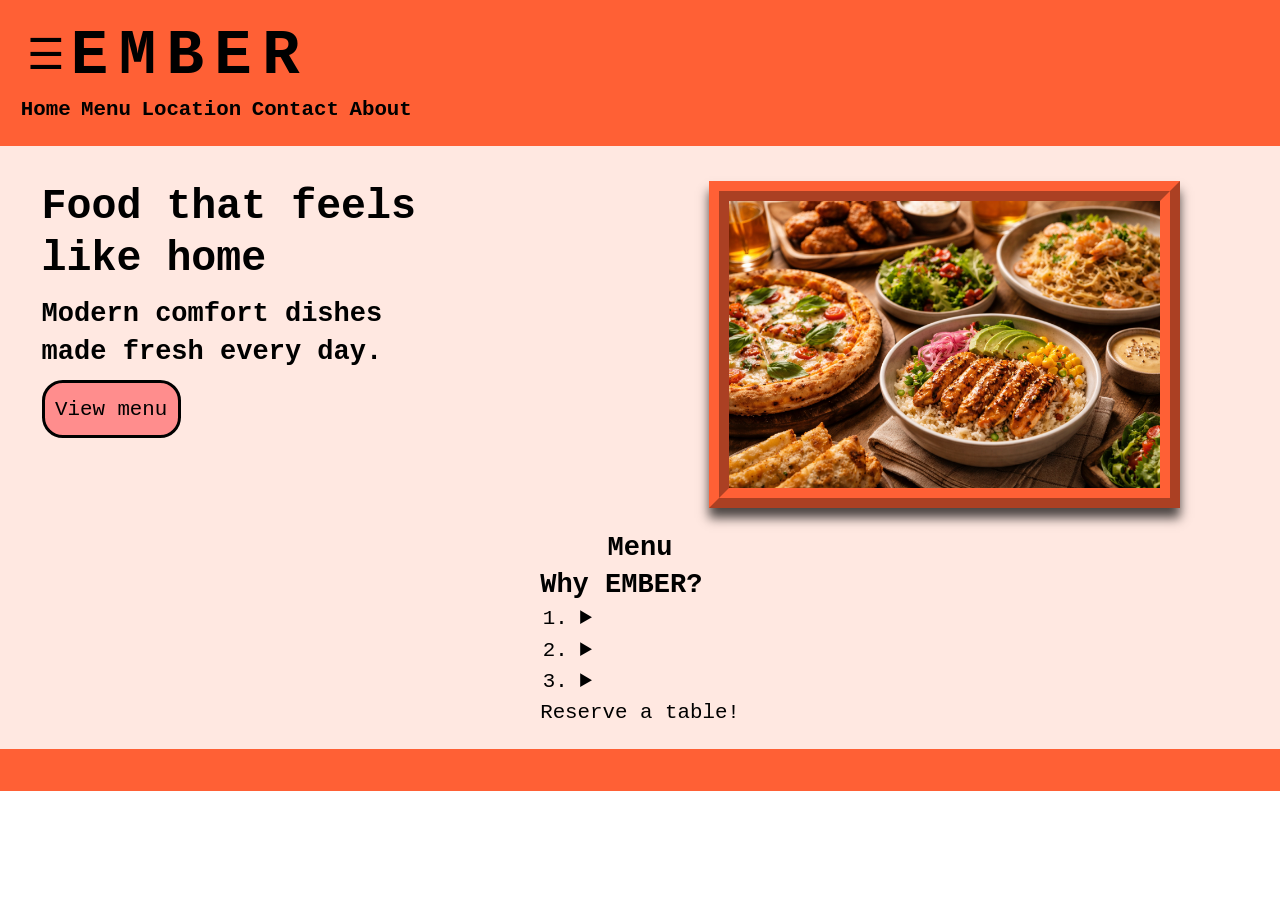
==== index.html @ 281eb3c4 "Initial commit" ====
<!DOCTYPE html>
<html lang="en">
<head>
    <meta charset="UTF-8">
    <meta name="viewport" content="width=device-width, initial-scale=1.0">
    <link rel="stylesheet" href="./style.css">
    <script src="./script.js"></script>
    <link rel="icon" type="image/x-icon" href="./assets/images/Ember logo with flame icon.png">
    <title>Sample landing page</title>
</head>
<body>
    <header>
        <div>
            <a href="#" class="logo">EMBER</a>
            <button class="menu">&#9776</button>
        </div>
        <nav>
            <ul class="nav-list">
                <li><a href="#">Home</a></li>
                <li><a href="#">Menu</a></li>
                <li><a href="#">Location</a></li>
                <li><a href="#">Contact</a></li>
                <li><a href="#">About</a></li>
            </ul>
        </nav>
    </header>

    <main>
        <section class="hero">
            <div class="hero-left">
                <h1>Food that feels like home</h1>
                <h2>Modern comfort dishes made fresh every day.</h2>
                <a class="cta" href="#menu">View menu</a>
            </div>
            <div class="hero-right">
                <div class="social-proof-1">
                    
                </div>
                <div>
                    <img src="./assets/images/Comfort food feast on rustic table.png" alt="Comfort food feast on rustic table">
                </div>
            </div>
        </section>

        <section class="menu" id="menu">
            <h2>Menu</h2>
            <div class="carousel">
                <div class="group">
                    <div class="card">1</div>
                    <div class="card">2</div>
                    <div class="card">3</div>
                    <div class="card">4</div>
                    <div class="card">5</div>
                    <div class="card">6</div>
                </div>

                <div aria-hidden class="group">
                    <div class="card">1</div>
                    <div class="card">2</div>
                    <div class="card">3</div>
                    <div class="card">4</div>
                    <div class="card">5</div>
                    <div class="card">6</div>
                </div>
            </div>
        </section>

        <section class="Features">
            <article>
                <h2>Why EMBER?</h2>
                <ol>
                    <li>
                        <details>
                            <summary></summary>
                            <p></p>
                        </details>
                    </li>
                    <li>
                        <details>
                            <summary></summary>
                            <p></p>
                        </details>
                    </li>
                    <li>
                        <details>
                            <summary></summary>
                            <p></p>
                        </details>
                    </li>
                </ol>
            </article>
            

            <section class="social-proof-2">

            </section>

            <section class="more-details">
                <section class="location">

                </section>

                <section class="hour">

                </section>
            </section>

            <a href="#" class="cta">Reserve a table!</a>
        </section>


    </main>

    <footer>

    </footer>
</body>
</html>
---- style.css ----
/* 1. Use a more-intuitive box-sizing model */
*, *::before, *::after {
  box-sizing: border-box;
}

/* 2. Remove default margin */
*:not(dialog) {
  margin: 0;
}

/* 3. Enable keyword animations */
@media (prefers-reduced-motion: no-preference) {
  html {
    interpolate-size: allow-keywords;
  }
}

* {
    line-height: calc(1em + 0.5rem);
}

body {
  /* 5. Improve text rendering */
  -webkit-font-smoothing: antialiased;
}

/* 6. Improve media defaults */
img, picture, video, canvas, svg {
  display: block;
  max-width: 100%;
}

/* 7. Inherit fonts for form controls */
input, button, textarea, select {
  font: inherit;
}

/* 8. Avoid text overflows */
p, h1, h2, h3, h4, h5, h6 {
  overflow-wrap: break-word;
}

/* 9. Improve line wrapping */
p {
  text-wrap: pretty;
}
h1, h2, h3, h4, h5, h6 {
  text-wrap: balance;
}

/*
  10. Create a root stacking context
*/
#root, #__next {
  isolation: isolate;
}

:root {
    --color-text: black;
    --color-header-bg: rgb(255, 96, 53);
    --color-main-bg: rgb(255, 232, 225);
    --color-footer-bg: rgb(255, 96, 53);
    --color-element-bg: orange;
    --color-cta-bg: rgb(255, 141, 141);

    
    --spacing-1: 0.5rem;
    --spacing-2: 1rem;
    --spacing-3: 1.5rem;
    --spacing-4: 2.5rem;
    --spacing-5: 4rem;
    --header-height: 120px;
    --image-size: 150px;
}

@media (prefers-reduced-motion: reduce) {
    * {
        transition: none;
        animation: none;
    }
}

@media (prefers-color-scheme: dark) {
    :root {
        --color-text: rgb(255, 255, 255);
        --color-header-bg: rgb(110, 0, 0);
        --color-main-bg: rgb(36, 24, 24);
        --color-footer-bg: rgb(110, 0, 0);
        --color-element-bg: orange;
        --color-cta-bg: rgb(100, 100, 100);
    }
}

@media (min-width: 481px) {
  :root {
    font-size: 110%;
    --header-height: 140px;
  }
}

@media (min-width: 769px) {
  :root {
    font-size: 120%;
    --header-height: 150px;
  }

  main .hero {
    max-width: 100%;
    height: auto;
    display: grid; 
    grid-template-columns: 1fr 1fr;
    margin: var(--spacing-2);
    gap: var(--spacing-2);
  }
}

@media (min-width: 1025px) {
  :root {
    font-size: 130%;
    --header-height: 160px;

    
  }
}

@media (min-width: 1440px) {
  :root {
    font-size: 140%;
    --header-height: 170px;
  }
}

h1 {
    font-size: 2rem;
    margin-bottom: var(--space-3);
}

h2 {
    font-size: 1.3rem;
    margin-bottom: var(--space-2);
}

h3 {
    font-size: 1.1rem;
    margin-bottom: var(--space-1);
}

p  { 
    font-size: 1rem; 
}

a {
    color: var(--color-text);
    text-decoration: none;
}

ul {
    list-style-type: none;
}

html {
  font-size: 100%;
  font-family: 'Courier New', Courier, monospace;
  font-weight: normal;
  font-style: normal;
}

body {
  color: var(--color-text);
  min-height: 100vh;
  max-width: 100vw;
}

header {
  background-color: var(--color-header-bg);
  width: 100vw;
  height: auto;
  display: flex;
  flex-direction: column;
  position: fixed;
  padding: var(--spacing-2);
  justify-content: space-between;
}

main {
  background-color: var(--color-main-bg);
  width: 100%;
  display: flex;
  flex-direction: column;
  align-items: center;
  justify-content: flex-start;
  padding: var(--spacing-2);
  padding-top: var(--header-height);
}

footer {
  background-color: var(--color-footer-bg);
  padding: var(--spacing-2);
}

.logo {
  font-size: 3rem;
  color: var(--color-text);
  font-weight: bold;
  letter-spacing: 0.5rem;
  margin-top: auto;
  margin-bottom: auto;
}

header button {
  background-color: transparent;
  border: 0rem;
  font-size: 2rem;
}

header div {
  display: flex;
  flex-direction: row-reverse;
  justify-content: flex-end;
}

.nav-list {
  display: flex;
  gap: var(--spacing-1);
  padding: 0;
  font-weight: bold;
  justify-content: flex-start;
}

.hero {
  max-width: 100%;
  height: auto;
  display: flex;
  flex-direction: column;
  margin: var(--spacing-2);
  gap: var(--spacing-2);
}

.hero-left {
  display: flex;
  flex-direction: column;
  align-items: flex-start;
  gap: var(--spacing-1);
}

.hero-left .cta {
  background-color: var(--color-cta-bg);
  border-radius: 1rem;
  border: 0.15rem solid black;
  padding: var(--spacing-1);
}

.hero div:has(img) {
  width: auto;
  height: auto;
}

.hero img {
  margin-right: auto;
  margin-left: auto;
  width: 80%;
  object-fit: cover;
  border: 1rem ridge var(--color-header-bg);
  box-shadow: 0rem 0.5rem 0.5rem rgba(0, 0, 0, 0.7);
}

.menu h2 {
  text-align: center;
}

.menu .carousel {
  margin: 1rem auto;
  width: 90%;
  display: none;
  overflow-x: auto;
}

.carousel::-webkit-scrollbar {
  display: none;
}

.menu .group {
  display: flex;
  align-items: center;
  justify-content: center;
  gap: 1rem;
  animation: spin 60s infinite linear;
  padding-left: 1rem;
}

.menu .card {
  flex: 0 0 10rem;
  height: 10rem;
  padding: 1rem;
  background-color: rgba(255, 255, 255, 0.1);
  font-size: 3rem;
  border-radius: 0.5rem;
  text-align: center;
  align-content: center;
}

@keyframes spin {
  from {translate: 0;}
  to {translate: -100%;}
}
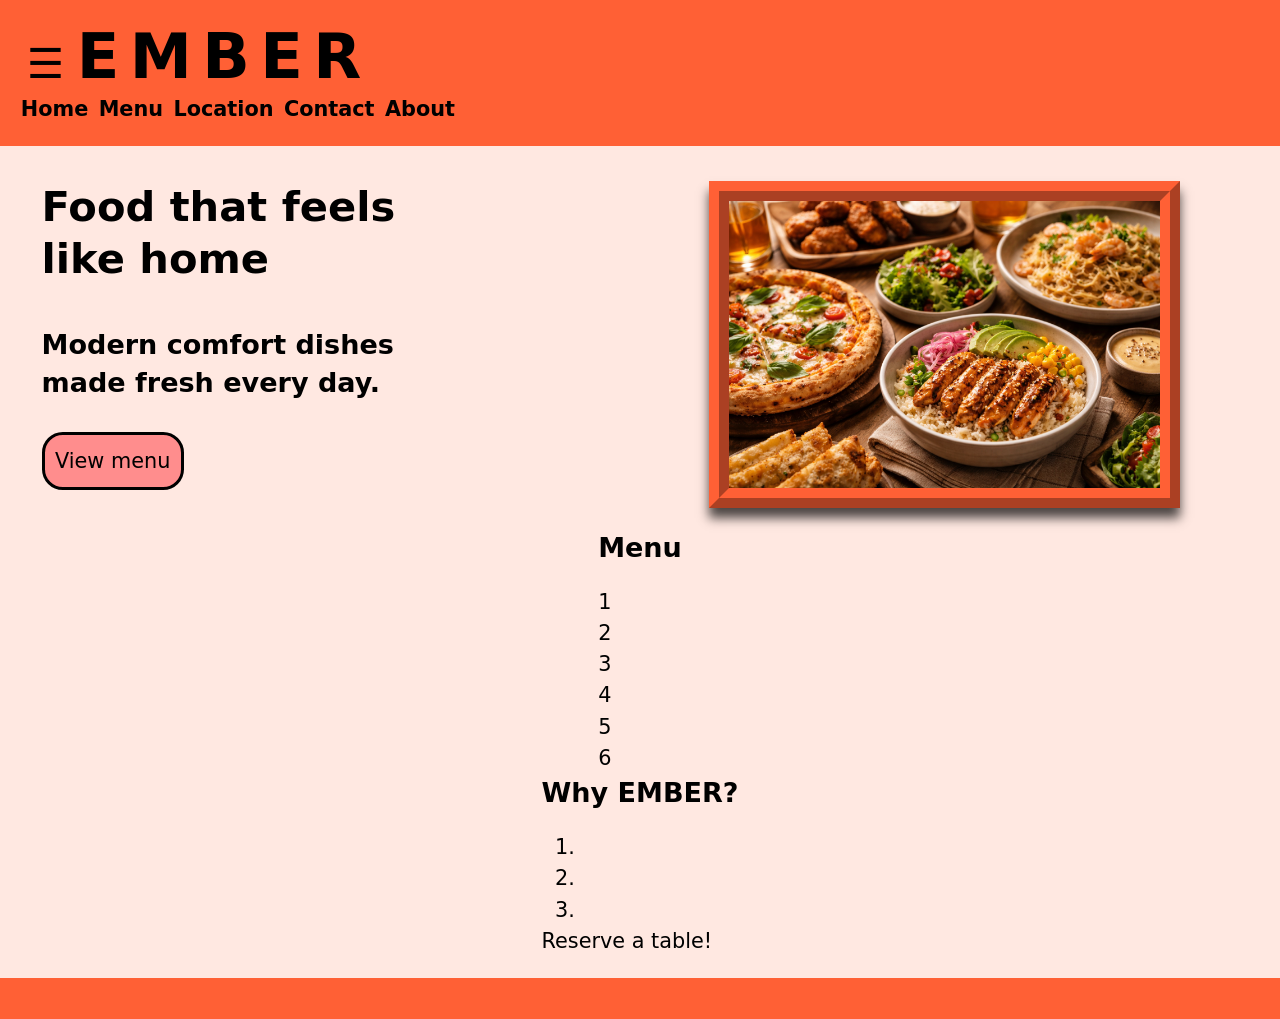
==== commit 8c8006e4: "stop using animation too early, focus on basics first" ====
--- a/index.html
+++ b/index.html
@@ -4,17 +4,15 @@
     <meta charset="UTF-8">
     <meta name="viewport" content="width=device-width, initial-scale=1.0">
     <link rel="stylesheet" href="./style.css">
-    <script src="./script.js"></script>
+    <script src="./script.js" defer></script>
     <link rel="icon" type="image/x-icon" href="./assets/images/Ember logo with flame icon.png">
     <title>Sample landing page</title>
 </head>
 <body>
     <header>
-        <div>
+        <nav>
+            <button class="menu">&#9776</button>
             <a href="#" class="logo">EMBER</a>
-            <button class="menu">&#9776</button>
-        </div>
-        <nav>
             <ul class="nav-list">
                 <li><a href="#">Home</a></li>
                 <li><a href="#">Menu</a></li>
@@ -53,40 +51,16 @@
                     <div class="card">5</div>
                     <div class="card">6</div>
                 </div>
-
-                <div aria-hidden class="group">
-                    <div class="card">1</div>
-                    <div class="card">2</div>
-                    <div class="card">3</div>
-                    <div class="card">4</div>
-                    <div class="card">5</div>
-                    <div class="card">6</div>
-                </div>
             </div>
         </section>
 
-        <section class="Features">
+        <section class="features">
             <article>
                 <h2>Why EMBER?</h2>
                 <ol>
-                    <li>
-                        <details>
-                            <summary></summary>
-                            <p></p>
-                        </details>
-                    </li>
-                    <li>
-                        <details>
-                            <summary></summary>
-                            <p></p>
-                        </details>
-                    </li>
-                    <li>
-                        <details>
-                            <summary></summary>
-                            <p></p>
-                        </details>
-                    </li>
+                    <li></li>
+                    <li></li>
+                    <li></li>
                 </ol>
             </article>
             
@@ -106,13 +80,12 @@
             </section>
 
             <a href="#" class="cta">Reserve a table!</a>
+
         </section>
-
-
     </main>
 
     <footer>
-
+        
     </footer>
 </body>
 </html>
--- a/style.css
+++ b/style.css
@@ -64,11 +64,11 @@
     --color-cta-bg: rgb(255, 141, 141);
 
     
-    --spacing-1: 0.5rem;
-    --spacing-2: 1rem;
-    --spacing-3: 1.5rem;
-    --spacing-4: 2.5rem;
-    --spacing-5: 4rem;
+    --space-1: 0.5rem;
+    --space-2: 1rem;
+    --space-3: 1.5rem;
+    --space-4: 2.5rem;
+    --space-5: 4rem;
     --header-height: 120px;
     --image-size: 150px;
 }
@@ -109,8 +109,8 @@
     height: auto;
     display: grid; 
     grid-template-columns: 1fr 1fr;
-    margin: var(--spacing-2);
-    gap: var(--spacing-2);
+    margin: var(--space-2);
+    gap: var(--space-2);
   }
 }
 
@@ -160,7 +160,7 @@
 
 html {
   font-size: 100%;
-  font-family: 'Courier New', Courier, monospace;
+  font-family: system-ui, -apple-system, sans-serif;
   font-weight: normal;
   font-style: normal;
 }
@@ -173,12 +173,12 @@
 
 header {
   background-color: var(--color-header-bg);
-  width: 100vw;
+  width: 100%;
   height: auto;
   display: flex;
   flex-direction: column;
   position: fixed;
-  padding: var(--spacing-2);
+  padding: var(--space-2);
   justify-content: space-between;
 }
 
@@ -189,13 +189,13 @@
   flex-direction: column;
   align-items: center;
   justify-content: flex-start;
-  padding: var(--spacing-2);
+  padding: var(--space-2);
   padding-top: var(--header-height);
 }
 
 footer {
   background-color: var(--color-footer-bg);
-  padding: var(--spacing-2);
+  padding: var(--space-2);
 }
 
 .logo {
@@ -215,13 +215,13 @@
 
 header div {
   display: flex;
-  flex-direction: row-reverse;
+  flex-direction: reverse;
   justify-content: flex-end;
 }
 
 .nav-list {
   display: flex;
-  gap: var(--spacing-1);
+  gap: var(--space-1);
   padding: 0;
   font-weight: bold;
   justify-content: flex-start;
@@ -232,27 +232,22 @@
   height: auto;
   display: flex;
   flex-direction: column;
-  margin: var(--spacing-2);
-  gap: var(--spacing-2);
+  margin: var(--space-2);
+  gap: var(--space-2);
 }
 
 .hero-left {
   display: flex;
   flex-direction: column;
   align-items: flex-start;
-  gap: var(--spacing-1);
+  gap: var(--space-1);
 }
 
 .hero-left .cta {
   background-color: var(--color-cta-bg);
   border-radius: 1rem;
   border: 0.15rem solid black;
-  padding: var(--spacing-1);
-}
-
-.hero div:has(img) {
-  width: auto;
-  height: auto;
+  padding: var(--space-1);
 }
 
 .hero img {
@@ -268,38 +263,3 @@
   text-align: center;
 }
 
-.menu .carousel {
-  margin: 1rem auto;
-  width: 90%;
-  display: none;
-  overflow-x: auto;
-}
-
-.carousel::-webkit-scrollbar {
-  display: none;
-}
-
-.menu .group {
-  display: flex;
-  align-items: center;
-  justify-content: center;
-  gap: 1rem;
-  animation: spin 60s infinite linear;
-  padding-left: 1rem;
-}
-
-.menu .card {
-  flex: 0 0 10rem;
-  height: 10rem;
-  padding: 1rem;
-  background-color: rgba(255, 255, 255, 0.1);
-  font-size: 3rem;
-  border-radius: 0.5rem;
-  text-align: center;
-  align-content: center;
-}
-
-@keyframes spin {
-  from {translate: 0;}
-  to {translate: -100%;}
-}
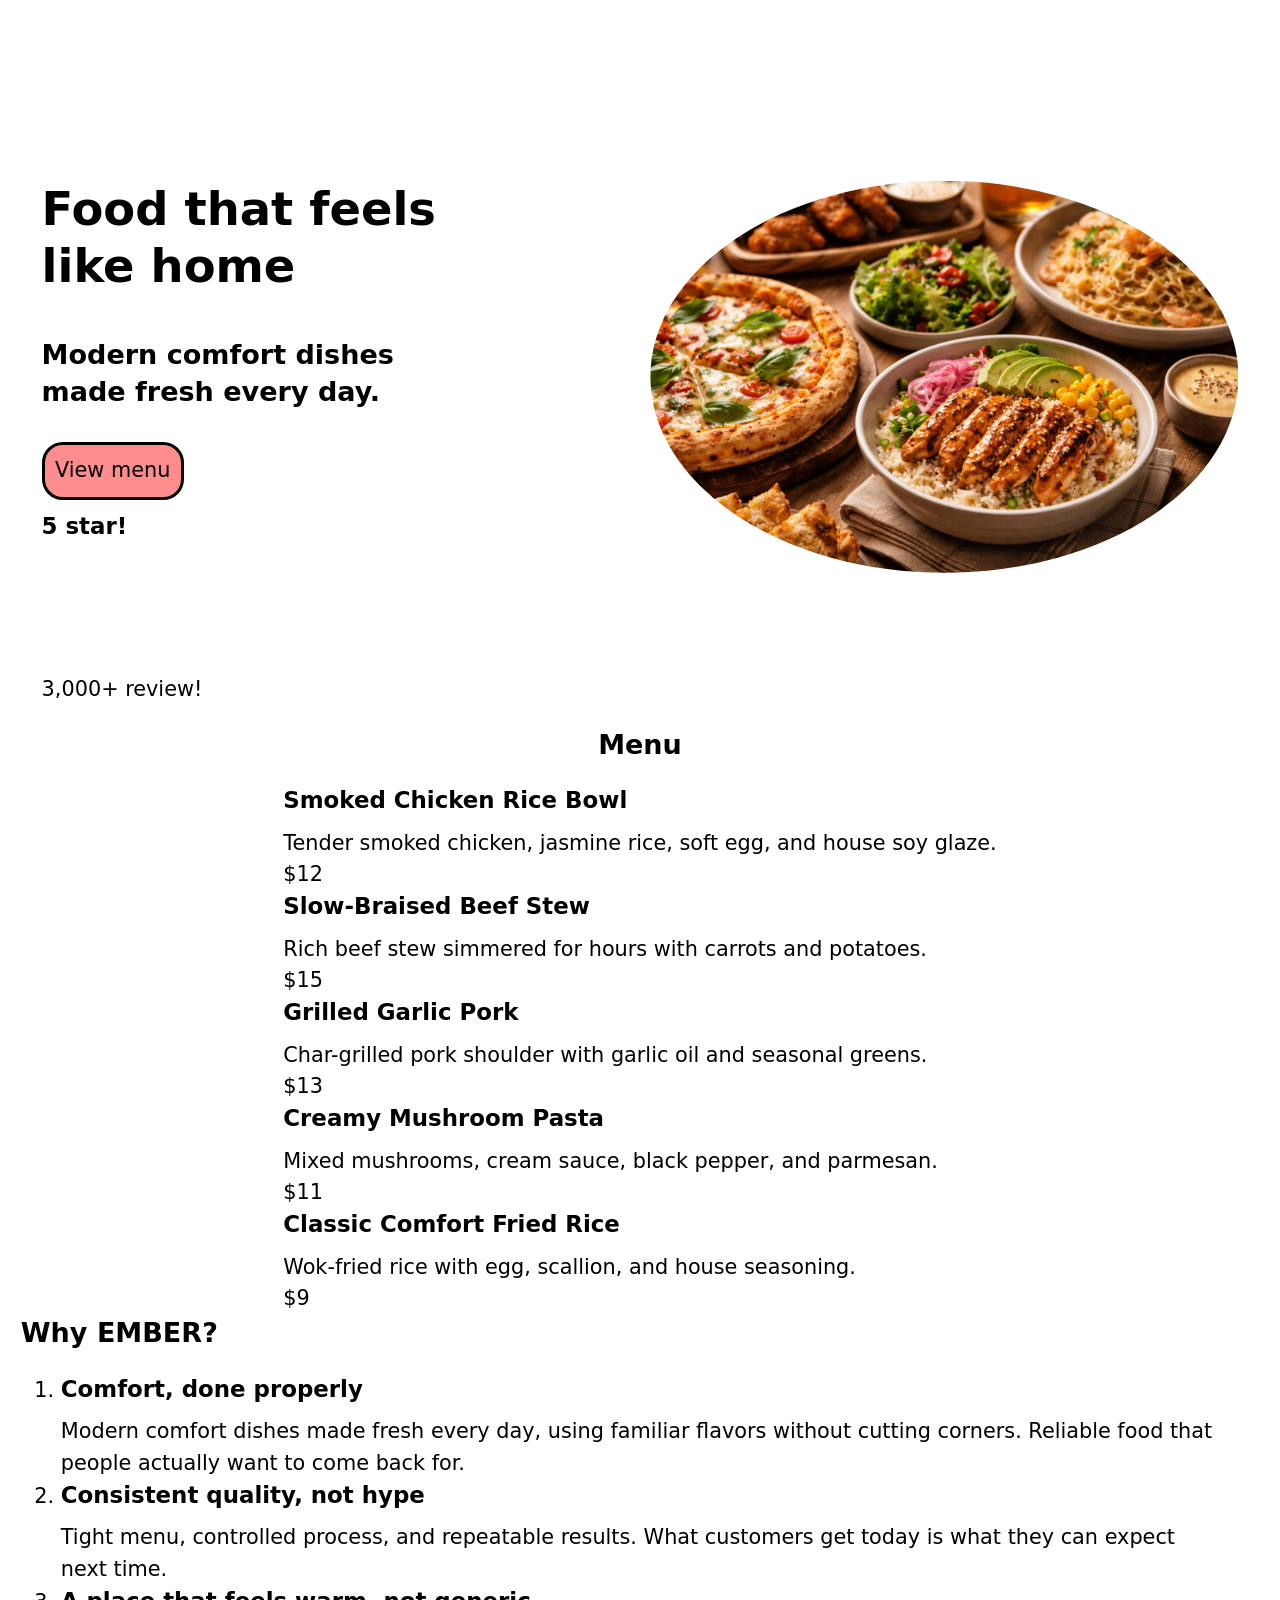
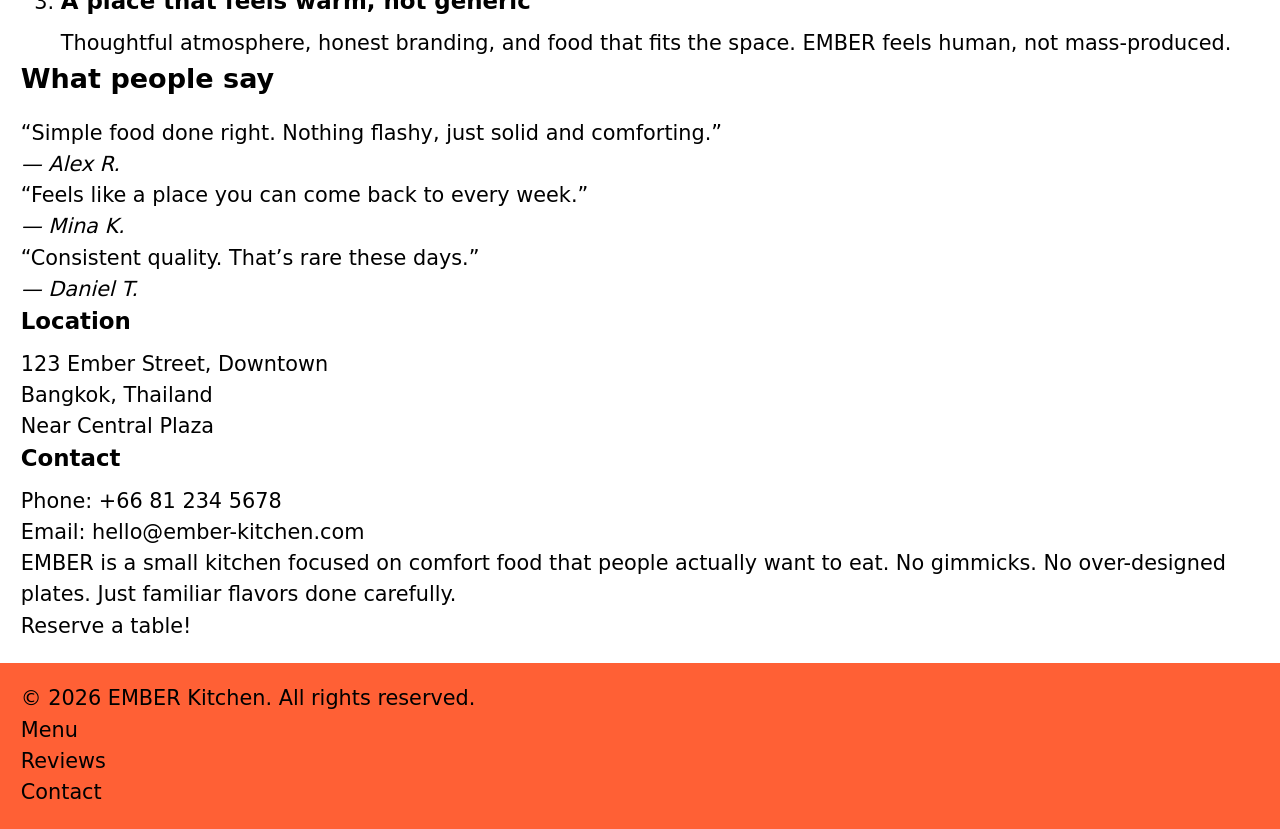
==== commit 1d96ab09: "implementing proper navBar, futher styling is required" ====
--- a/index.html
+++ b/index.html
@@ -9,19 +9,30 @@
     <title>Sample landing page</title>
 </head>
 <body>
-    <header>
+    <a href="#main-content" class="skip-link">Skip to main content</a>
+
+    <button class="open-sidebar-button" onclick="openSidebar()" aria-label="open the sidebar" aria-expanded="false" aria-controls="navBar">
+        <svg xmlns="http://www.w3.org/2000/svg" height="40px" viewBox="0 -960 960 960" width="40px" fill="#c9c9c9"><path d="M165.13-254.62q-10.68 0-17.9-7.26-7.23-7.26-7.23-18t7.23-17.86q7.22-7.13 17.9-7.13h629.74q10.68 0 17.9 7.26 7.23 7.26 7.23 18t-7.23 17.87q-7.22 7.12-17.9 7.12H165.13Zm0-200.25q-10.68 0-17.9-7.27-7.23-7.26-7.23-17.99 0-10.74 7.23-17.87 7.22-7.13 17.9-7.13h629.74q10.68 0 17.9 7.27 7.23 7.26 7.23 17.99 0 10.74-7.23 17.87-7.22 7.13-17.9 7.13H165.13Zm0-200.26q-10.68 0-17.9-7.26-7.23-7.26-7.23-18t7.23-17.87q7.22-7.12 17.9-7.12h629.74q10.68 0 17.9 7.26 7.23 7.26 7.23 18t-7.23 17.86q-7.22 7.13-17.9 7.13H165.13Z"/></svg>
+    </button>
+    
+    <header id="navBar">
         <nav>
-            <button class="menu">&#9776</button>
-            <a href="#" class="logo">EMBER</a>
             <ul class="nav-list">
-                <li><a href="#">Home</a></li>
-                <li><a href="#">Menu</a></li>
-                <li><a href="#">Location</a></li>
-                <li><a href="#">Contact</a></li>
-                <li><a href="#">About</a></li>
+                <li class="close-sidebar-li">
+                    <button class="close-sidebar-button" onclick="closeSidebar()" aria-label="close the sidebar">
+                        <svg xmlns="http://www.w3.org/2000/svg" height="40px" viewBox="0 -960 960 960" width="40px" fill="#c9c9c9"><path d="m480-444.62-209.69 209.7q-7.23 7.23-17.5 7.42-10.27.19-17.89-7.42-7.61-7.62-7.61-17.7 0-10.07 7.61-17.69L444.62-480l-209.7-209.69q-7.23-7.23-7.42-17.5-.19-10.27 7.42-17.89 7.62-7.61 17.7-7.61 10.07 0 17.69 7.61L480-515.38l209.69-209.7q7.23-7.23 17.5-7.42 10.27-.19 17.89 7.42 7.61 7.62 7.61 17.7 0 10.07-7.61 17.69L515.38-480l209.7 209.69q7.23 7.23 7.42 17.5.19 10.27-7.42 17.89-7.62 7.61-17.7 7.61-10.07 0-17.69-7.61L480-444.62Z"/></svg>
+                    </button>
+                </li>
+                <li class="home"><a href="#" aria-current="page">Home</a></li>
+                <li><a href="#menu">Menu</a></li>
+                <li><a href="#review">Review</a></li>
+                <li><a href="#contact">Contact</a></li>
+                <li><a href="#about">About</a></li>
             </ul>
         </nav>
     </header>
+    
+    <div id="overlay" onclick="closeSidebar()" aria-hidden="true"></div>
 
     <main>
         <section class="hero">
@@ -29,11 +40,19 @@
                 <h1>Food that feels like home</h1>
                 <h2>Modern comfort dishes made fresh every day.</h2>
                 <a class="cta" href="#menu">View menu</a>
+                <div class="social-proof-1">
+                    <div class="review-star">
+                        <h3>5 star!</h3>
+                        <svg xmlns="http://www.w3.org/2000/svg" height="24px" viewBox="0 -960 960 960" width="24px" fill="#FFFF55"><path d="m354-287 126-76 126 77-33-144 111-96-146-13-58-136-58 135-146 13 111 97-33 143ZM233-120l65-281L80-590l288-25 112-265 112 265 288 25-218 189 65 281-247-149-247 149Zm247-350Z"/></svg>
+                        <svg xmlns="http://www.w3.org/2000/svg" height="24px" viewBox="0 -960 960 960" width="24px" fill="#FFFF55"><path d="m354-287 126-76 126 77-33-144 111-96-146-13-58-136-58 135-146 13 111 97-33 143ZM233-120l65-281L80-590l288-25 112-265 112 265 288 25-218 189 65 281-247-149-247 149Zm247-350Z"/></svg>
+                        <svg xmlns="http://www.w3.org/2000/svg" height="24px" viewBox="0 -960 960 960" width="24px" fill="#FFFF55"><path d="m354-287 126-76 126 77-33-144 111-96-146-13-58-136-58 135-146 13 111 97-33 143ZM233-120l65-281L80-590l288-25 112-265 112 265 288 25-218 189 65 281-247-149-247 149Zm247-350Z"/></svg>
+                        <svg xmlns="http://www.w3.org/2000/svg" height="24px" viewBox="0 -960 960 960" width="24px" fill="#FFFF55"><path d="m354-287 126-76 126 77-33-144 111-96-146-13-58-136-58 135-146 13 111 97-33 143ZM233-120l65-281L80-590l288-25 112-265 112 265 288 25-218 189 65 281-247-149-247 149Zm247-350Z"/></svg>
+                        <svg xmlns="http://www.w3.org/2000/svg" height="24px" viewBox="0 -960 960 960" width="24px" fill="#FFFF55"><path d="m354-287 126-76 126 77-33-144 111-96-146-13-58-136-58 135-146 13 111 97-33 143ZM233-120l65-281L80-590l288-25 112-265 112 265 288 25-218 189 65 281-247-149-247 149Zm247-350Z"/></svg>
+                    </div>
+                    <span class="numberReview">3,000+ review!</span>
+                </div>
             </div>
             <div class="hero-right">
-                <div class="social-proof-1">
-                    
-                </div>
                 <div>
                     <img src="./assets/images/Comfort food feast on rustic table.png" alt="Comfort food feast on rustic table">
                 </div>
@@ -42,41 +61,102 @@
 
         <section class="menu" id="menu">
             <h2>Menu</h2>
-            <div class="carousel">
-                <div class="group">
-                    <div class="card">1</div>
-                    <div class="card">2</div>
-                    <div class="card">3</div>
-                    <div class="card">4</div>
-                    <div class="card">5</div>
-                    <div class="card">6</div>
+            <div class="menu-grid">
+                <article class="menu-item">
+                    <h3>Smoked Chicken Rice Bowl</h3>
+                    <p>Tender smoked chicken, jasmine rice, soft egg, and house soy glaze.</p>
+                    <span class="price">$12</span>
+                </article>
+
+                <article class="menu-item">
+                    <h3>Slow-Braised Beef Stew</h3>
+                    <p>Rich beef stew simmered for hours with carrots and potatoes.</p>
+                    <span class="price">$15</span>
+                </article>
+
+                <article class="menu-item">
+                    <h3>Grilled Garlic Pork</h3>
+                    <p>Char-grilled pork shoulder with garlic oil and seasonal greens.</p>
+                    <span class="price">$13</span>
+                </article>
+
+                <article class="menu-item">
+                    <h3>Creamy Mushroom Pasta</h3>
+                    <p>Mixed mushrooms, cream sauce, black pepper, and parmesan.</p>
+                    <span class="price">$11</span>
+                </article>
+
+                <article class="menu-item">
+                    <h3>Classic Comfort Fried Rice</h3>
+                    <p>Wok-fried rice with egg, scallion, and house seasoning.</p>
+                    <span class="price">$9</span>
+                </article>
                 </div>
-            </div>
+
         </section>
 
-        <section class="features">
+        <section class="features" id="main-content">
             <article>
                 <h2>Why EMBER?</h2>
                 <ol>
-                    <li></li>
-                    <li></li>
-                    <li></li>
+                    <li>
+                        <h3>Comfort, done properly</h3>
+                        <p>Modern comfort dishes made fresh every day, using familiar flavors without cutting corners. Reliable food that people actually want to come back for.</p>
+                    </li>
+                    <li>
+                        <h3>Consistent quality, not hype</h3>
+                        <p>Tight menu, controlled process, and repeatable results. What customers get today is what they can expect next time.</p>
+                    </li>
+                    <li>
+                        <h3>A place that feels warm, not generic</h3>
+                        <p>Thoughtful atmosphere, honest branding, and food that fits the space. EMBER feels human, not mass-produced.</p>
+                    </li>
                 </ol>
             </article>
             
 
-            <section class="social-proof-2">
+            <section class="social-proof-2" id="review">
+                <h2>What people say</h2>
 
+                <div class="reviews">
+                <blockquote>
+                    <p>“Simple food done right. Nothing flashy, just solid and comforting.”</p>
+                    <cite>— Alex R.</cite>
+                </blockquote>
+
+                <blockquote>
+                    <p>“Feels like a place you can come back to every week.”</p>
+                    <cite>— Mina K.</cite>
+                </blockquote>
+
+                <blockquote>
+                    <p>“Consistent quality. That’s rare these days.”</p>
+                    <cite>— Daniel T.</cite>
+                </blockquote>
+                </div>
             </section>
 
             <section class="more-details">
-                <section class="location">
-
+                <section id="location">
+                    <h3>Location</h3>
+                    <p>123 Ember Street, Downtown</p>
+                    <p>Bangkok, Thailand</p>
+                    <p>Near Central Plaza</p>
                 </section>
 
-                <section class="hour">
+                <section id="contact">
+                    <h3>Contact</h3>
+                    <p>Phone: +66 81 234 5678</p>
+                    <p>Email: hello@ember-kitchen.com</p>  
+                </section>
 
+                <section id="about">
+                    <p>
+                        EMBER is a small kitchen focused on comfort food that people actually want to eat.
+                        No gimmicks. No over-designed plates. Just familiar flavors done carefully.
+                    </p>
                 </section>
+
             </section>
 
             <a href="#" class="cta">Reserve a table!</a>
@@ -85,7 +165,14 @@
     </main>
 
     <footer>
-        
+        <div class="footer-content">
+            <p>© 2026 EMBER Kitchen. All rights reserved.</p>
+            <nav>
+                <a href="#menu">Menu</a>
+                <a href="#review">Reviews</a>
+                <a href="#contact">Contact</a>
+            </nav>    
+        </div>
     </footer>
 </body>
 </html>
--- a/style.css
+++ b/style.css
@@ -1,14 +1,13 @@
-/* 1. Use a more-intuitive box-sizing model */
 *, *::before, *::after {
   box-sizing: border-box;
 }
 
-/* 2. Remove default margin */
+
 *:not(dialog) {
   margin: 0;
 }
 
-/* 3. Enable keyword animations */
+
 @media (prefers-reduced-motion: no-preference) {
   html {
     interpolate-size: allow-keywords;
@@ -20,27 +19,25 @@
 }
 
 body {
-  /* 5. Improve text rendering */
+  
   -webkit-font-smoothing: antialiased;
 }
 
-/* 6. Improve media defaults */
 img, picture, video, canvas, svg {
   display: block;
   max-width: 100%;
 }
 
-/* 7. Inherit fonts for form controls */
+
 input, button, textarea, select {
   font: inherit;
 }
 
-/* 8. Avoid text overflows */
+
 p, h1, h2, h3, h4, h5, h6 {
   overflow-wrap: break-word;
 }
 
-/* 9. Improve line wrapping */
 p {
   text-wrap: pretty;
 }
@@ -48,15 +45,13 @@
   text-wrap: balance;
 }
 
-/*
-  10. Create a root stacking context
-*/
 #root, #__next {
   isolation: isolate;
 }
 
 :root {
     --color-text: black;
+    --color-text-header: white;
     --color-header-bg: rgb(255, 96, 53);
     --color-main-bg: rgb(255, 232, 225);
     --color-footer-bg: rgb(255, 96, 53);
@@ -83,12 +78,240 @@
 @media (prefers-color-scheme: dark) {
     :root {
         --color-text: rgb(255, 255, 255);
-        --color-header-bg: rgb(110, 0, 0);
-        --color-main-bg: rgb(36, 24, 24);
-        --color-footer-bg: rgb(110, 0, 0);
+        --color-text-header: black;
+        --color-header-bg: rgb(255, 115, 0);
+        --color-body-bg: black;
+        --color-footer-bg: rgb(255, 115, 0);
         --color-element-bg: orange;
-        --color-cta-bg: rgb(100, 100, 100);
+        --color-cta-bg: rgb(255, 51, 0);
+        --color-hover: rgb(255, 255, 255);
     }
+}
+
+h1 {
+    font-size: clamp(1.8rem, calc(2vw + 1rem), 6rem);
+    margin-bottom: var(--space-3);
+}
+
+h2 {
+    font-size: 1.3rem;
+    margin-bottom: var(--space-2);
+}
+
+h3 {
+    font-size: 1.1rem;
+    margin-bottom: var(--space-1);
+}
+
+p  { 
+    font-size: 1rem; 
+}
+
+a {
+    color: var(--color-text);
+    text-decoration: none;
+}
+
+ul {
+    list-style: none;
+}
+
+html {
+  font-size: 100%;
+  font-family: system-ui, -apple-system, sans-serif;
+  font-weight: normal;
+  font-style: normal;
+}
+
+body {
+  background-color: var(--color-body-bg);
+  color: var(--color-text);
+  min-height: 100vh;
+  max-width: 100vw;
+}
+
+header {
+  background-color: var(--color-header-bg);
+  width: min(15rem, 100%);
+  height: 100dvh;
+  position: fixed;
+  top: 0;
+  right: -100%;
+  z-index: 10;
+  transition: right 250ms ease;
+}
+
+header.show {
+  right: 0;
+}
+
+main {
+  width: 100%;
+  display: flex;
+  flex-direction: column;
+  align-items: center;
+  justify-content: flex-start;
+  padding: var(--space-2);
+  padding-top: var(--header-height);
+}
+
+footer {
+  background-color: var(--color-footer-bg);
+  padding: var(--space-2);
+}
+
+.logo {
+  font-size: clamp(2rem, calc(3vw + 1rem), 5rem);
+  color: var(--color-text-header);
+  font-weight: bold;
+  letter-spacing: 0.5rem;
+  margin-top: auto;
+  margin-bottom: auto;
+  padding: 1rem;
+  border-bottom: 0.2rem solid white;
+}
+
+header button {
+  background-color: transparent;
+  border: 0rem;
+  font-size: 2rem;
+}
+
+header div {
+  display: flex;
+  flex-direction: reverse;
+  justify-content: flex-end;
+}
+
+nav {
+  display: flex;
+  flex-direction: column;
+  align-items: stretch;
+  justify-content: space-between;
+}
+
+.nav-list {
+  display: flex;
+  flex-direction: column;
+  padding: 0;
+  font-weight: bold;
+  justify-content: flex-start;
+  align-items: stretch;
+}
+
+.nav-list  li {
+  display: flex;
+  flex-direction: column;
+  justify-content: center;
+  align-items: stretch;
+}
+
+.nav-list .home {
+  margin-right: unset;
+}
+
+.nav-list a {
+  display: flex;
+  align-items: center;
+  padding: 1rem 1rem;
+  color: var(--color-text-header);
+  transition: background-color 150ms ease;
+}
+
+.nav-list a:hover {
+  background-color: var(--color-hover);
+}
+
+
+.hero {
+  max-width: 100%;
+  height: auto;
+  display: flex;
+  flex-direction: column;
+  margin: var(--space-2);
+  gap: var(--space-2);
+}
+
+.hero-left {
+  display: flex;
+  flex-direction: column;
+  align-items: flex-start;
+  gap: var(--space-1);
+}
+
+.hero-left .cta {
+  background-color: var(--color-cta-bg);
+  border-radius: 1rem;
+  border: 0.15rem solid black;
+  padding: var(--space-1);
+}
+
+.hero img {
+  margin-right: auto;
+  margin-left: auto;
+  max-width: 100%;
+  object-fit: cover;
+  clip-path: ellipse();
+}
+
+.menu h2 {
+  text-align: center;
+}
+
+button {
+  transition: opacity 200ms ease;
+}
+
+button:hover {
+  opacity: 0.5;
+  transform: scale(1.05);
+}
+
+button:active {
+  opacity: 1;
+  transform: scale(0.95);
+}
+
+.skip-link {
+  opacity: 0;
+  pointer-events: none;
+  position: absolute;
+  top: 10px;
+  left: 10px;
+  z-index: 1000;
+  background-color: blue;
+  padding: var(--space-1) var(--space-2);
+  border-radius: var(--space-1);
+}
+
+.skip-link:focus {
+  opacity: 1;
+  pointer-events: auto;
+  outline: 3px solid white;
+}
+
+.open-sidebar-button {
+  background-color: transparent;
+  position: fixed;
+  top: 0;
+  right: 0;
+  border: 0;
+}
+
+svg {
+  filter: brightness(10);
+}
+
+#overlay {
+  background-color: red;
+  position: fixed;
+  inset: 0;
+  z-index: 9;
+  display: none;
+}
+
+header.show ~ #overlay {
+  display: block;
 }
 
 @media (min-width: 481px) {
@@ -112,14 +335,33 @@
     margin: var(--space-2);
     gap: var(--space-2);
   }
+
+  header {
+    width: 100%;
+    height: auto;
+  }
+
+  .nav-list {
+   flex-direction: row;
+  }
+
+  .nav-list .home {
+    margin-right: auto;
+  }
+
+  .open-sidebar-button {
+    display: none;
+  }
+
+  .close-sidebar-li, .close-sidebar-button {
+    display: none;
+  }
 }
 
 @media (min-width: 1025px) {
   :root {
     font-size: 130%;
     --header-height: 160px;
-
-    
   }
 }
 
@@ -128,138 +370,4 @@
     font-size: 140%;
     --header-height: 170px;
   }
-}
-
-h1 {
-    font-size: 2rem;
-    margin-bottom: var(--space-3);
-}
-
-h2 {
-    font-size: 1.3rem;
-    margin-bottom: var(--space-2);
-}
-
-h3 {
-    font-size: 1.1rem;
-    margin-bottom: var(--space-1);
-}
-
-p  { 
-    font-size: 1rem; 
-}
-
-a {
-    color: var(--color-text);
-    text-decoration: none;
-}
-
-ul {
-    list-style-type: none;
-}
-
-html {
-  font-size: 100%;
-  font-family: system-ui, -apple-system, sans-serif;
-  font-weight: normal;
-  font-style: normal;
-}
-
-body {
-  color: var(--color-text);
-  min-height: 100vh;
-  max-width: 100vw;
-}
-
-header {
-  background-color: var(--color-header-bg);
-  width: 100%;
-  height: auto;
-  display: flex;
-  flex-direction: column;
-  position: fixed;
-  padding: var(--space-2);
-  justify-content: space-between;
-}
-
-main {
-  background-color: var(--color-main-bg);
-  width: 100%;
-  display: flex;
-  flex-direction: column;
-  align-items: center;
-  justify-content: flex-start;
-  padding: var(--space-2);
-  padding-top: var(--header-height);
-}
-
-footer {
-  background-color: var(--color-footer-bg);
-  padding: var(--space-2);
-}
-
-.logo {
-  font-size: 3rem;
-  color: var(--color-text);
-  font-weight: bold;
-  letter-spacing: 0.5rem;
-  margin-top: auto;
-  margin-bottom: auto;
-}
-
-header button {
-  background-color: transparent;
-  border: 0rem;
-  font-size: 2rem;
-}
-
-header div {
-  display: flex;
-  flex-direction: reverse;
-  justify-content: flex-end;
-}
-
-.nav-list {
-  display: flex;
-  gap: var(--space-1);
-  padding: 0;
-  font-weight: bold;
-  justify-content: flex-start;
-}
-
-.hero {
-  max-width: 100%;
-  height: auto;
-  display: flex;
-  flex-direction: column;
-  margin: var(--space-2);
-  gap: var(--space-2);
-}
-
-.hero-left {
-  display: flex;
-  flex-direction: column;
-  align-items: flex-start;
-  gap: var(--space-1);
-}
-
-.hero-left .cta {
-  background-color: var(--color-cta-bg);
-  border-radius: 1rem;
-  border: 0.15rem solid black;
-  padding: var(--space-1);
-}
-
-.hero img {
-  margin-right: auto;
-  margin-left: auto;
-  width: 80%;
-  object-fit: cover;
-  border: 1rem ridge var(--color-header-bg);
-  box-shadow: 0rem 0.5rem 0.5rem rgba(0, 0, 0, 0.7);
-}
-
-.menu h2 {
-  text-align: center;
-}
-
+}
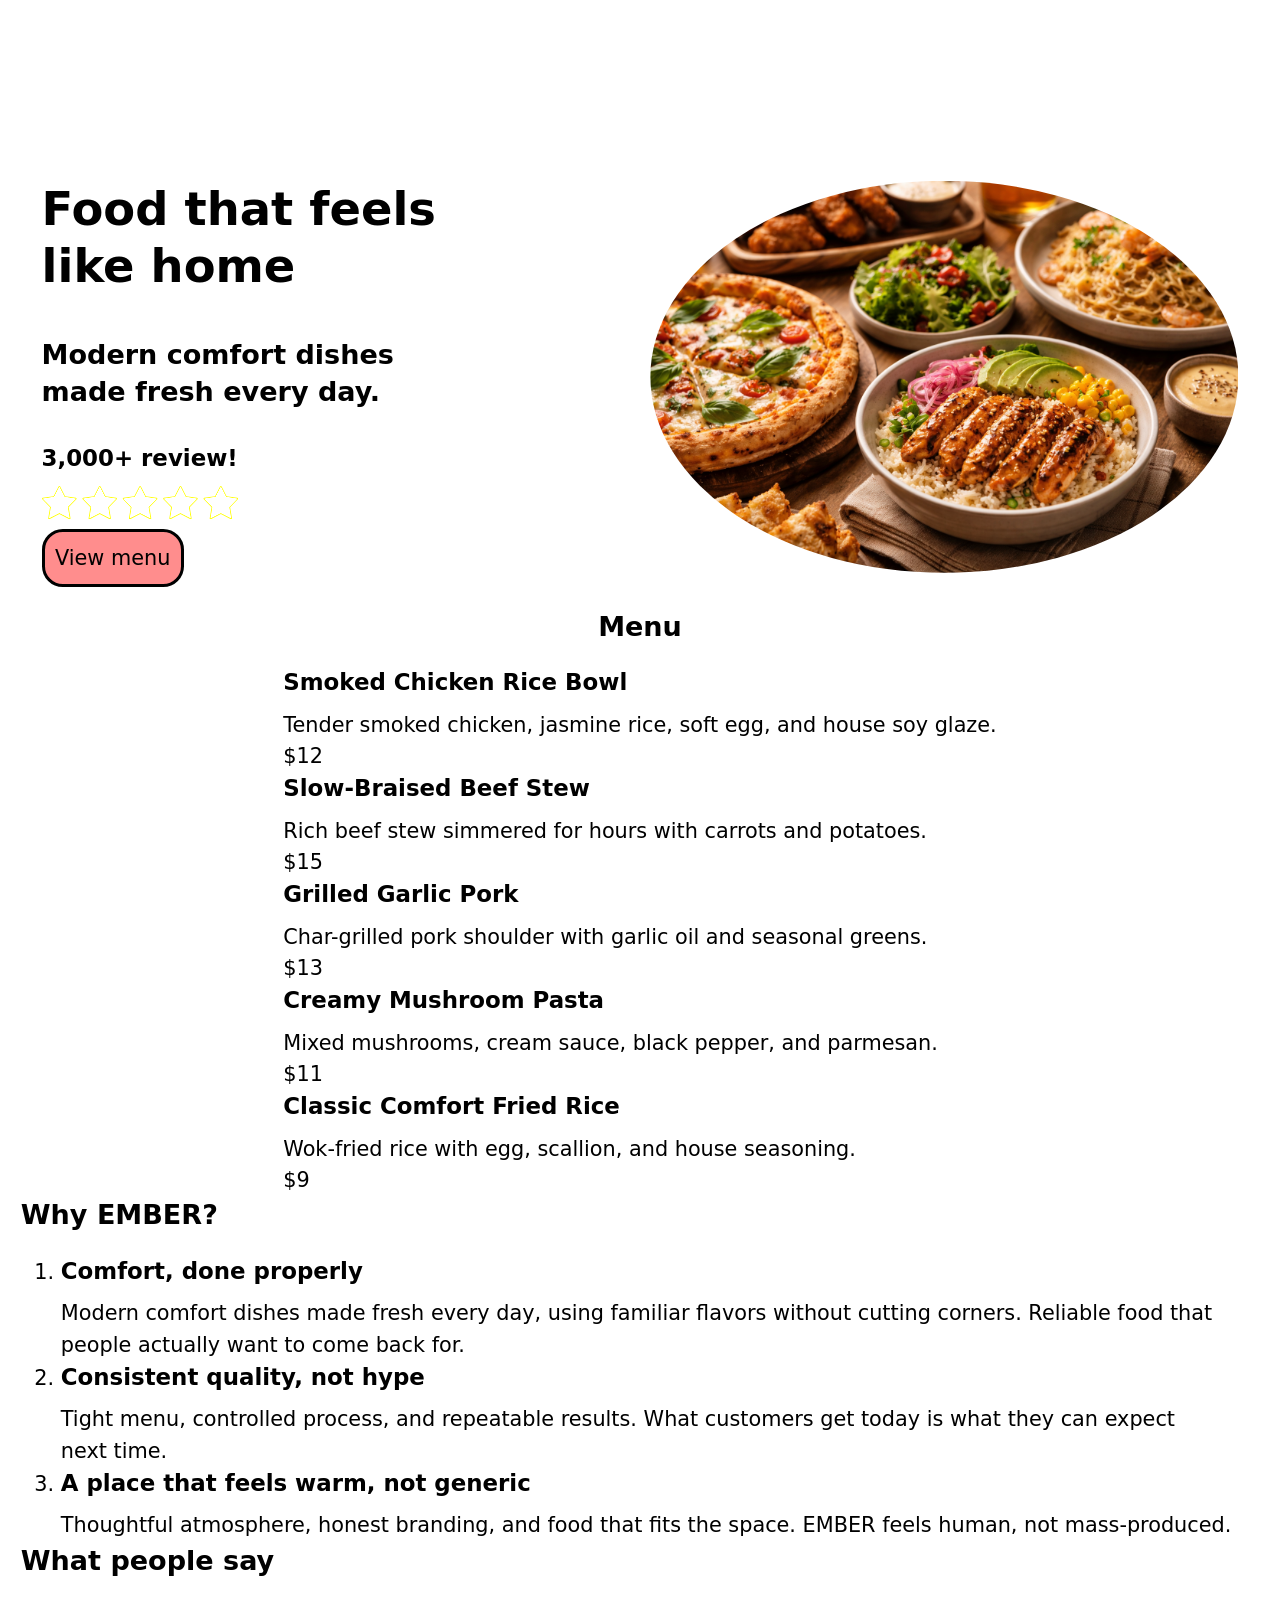
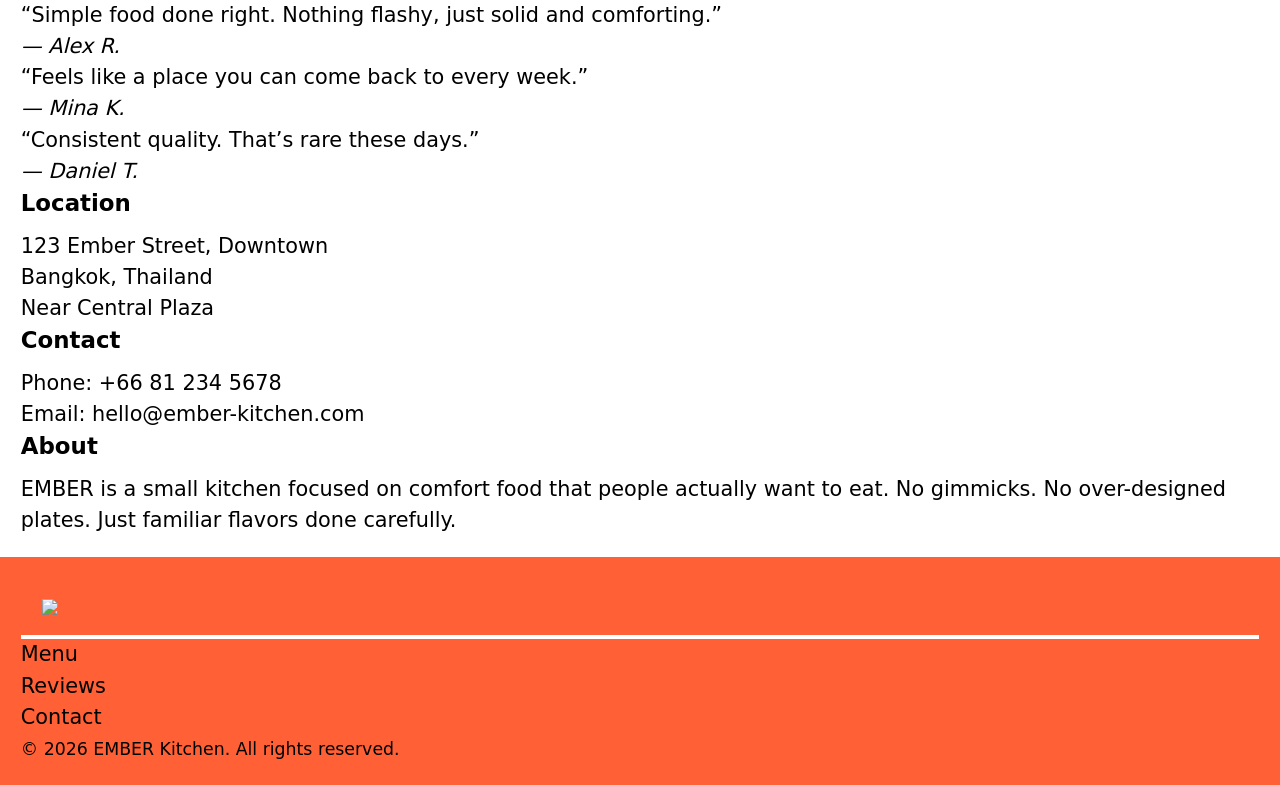
==== commit 0787eca4: "Finish html for Ember I will need to work on accessibility much more.  I will also need to work of s" ====
--- a/index.html
+++ b/index.html
@@ -11,51 +11,45 @@
 <body>
     <a href="#main-content" class="skip-link">Skip to main content</a>
 
-    <button class="open-sidebar-button" onclick="openSidebar()" aria-label="open the sidebar" aria-expanded="false" aria-controls="navBar">
+    <button class="open-sidebar-button" onclick="openSidebar()" aria-label="open the sidebar" aria-expanded="false">
         <svg xmlns="http://www.w3.org/2000/svg" height="40px" viewBox="0 -960 960 960" width="40px" fill="#c9c9c9"><path d="M165.13-254.62q-10.68 0-17.9-7.26-7.23-7.26-7.23-18t7.23-17.86q7.22-7.13 17.9-7.13h629.74q10.68 0 17.9 7.26 7.23 7.26 7.23 18t-7.23 17.87q-7.22 7.12-17.9 7.12H165.13Zm0-200.25q-10.68 0-17.9-7.27-7.23-7.26-7.23-17.99 0-10.74 7.23-17.87 7.22-7.13 17.9-7.13h629.74q10.68 0 17.9 7.27 7.23 7.26 7.23 17.99 0 10.74-7.23 17.87-7.22 7.13-17.9 7.13H165.13Zm0-200.26q-10.68 0-17.9-7.26-7.23-7.26-7.23-18t7.23-17.87q7.22-7.12 17.9-7.12h629.74q10.68 0 17.9 7.26 7.23 7.26 7.23 18t-7.23 17.86q-7.22 7.13-17.9 7.13H165.13Z"/></svg>
     </button>
     
-    <header id="navBar">
+    <header id="site-header">
         <nav>
             <ul class="nav-list">
+                <li class="logo"><img src="./assets/images/Icon.png" alt="UmbraCode's logo"></li>
                 <li class="close-sidebar-li">
                     <button class="close-sidebar-button" onclick="closeSidebar()" aria-label="close the sidebar">
                         <svg xmlns="http://www.w3.org/2000/svg" height="40px" viewBox="0 -960 960 960" width="40px" fill="#c9c9c9"><path d="m480-444.62-209.69 209.7q-7.23 7.23-17.5 7.42-10.27.19-17.89-7.42-7.61-7.62-7.61-17.7 0-10.07 7.61-17.69L444.62-480l-209.7-209.69q-7.23-7.23-7.42-17.5-.19-10.27 7.42-17.89 7.62-7.61 17.7-7.61 10.07 0 17.69 7.61L480-515.38l209.69-209.7q7.23-7.23 17.5-7.42 10.27-.19 17.89 7.42 7.61 7.62 7.61 17.7 0 10.07-7.61 17.69L515.38-480l209.7 209.69q7.23 7.23 7.42 17.5.19 10.27-7.42 17.89-7.62 7.61-17.7 7.61-10.07 0-17.69-7.61L480-444.62Z"/></svg>
                     </button>
                 </li>
-                <li class="home"><a href="#" aria-current="page">Home</a></li>
-                <li><a href="#menu">Menu</a></li>
-                <li><a href="#review">Review</a></li>
-                <li><a href="#contact">Contact</a></li>
-                <li><a href="#about">About</a></li>
+                <li class="home link"><a href="/" aria-current="page">Home</a></li>
+                <li class="link"><a href="#menu">Menu</a></li>
+                <li class="link"><a href="#review">Review</a></li>
+                <li class="link"><a href="#contact">Contact</a></li>
+                <li class="link"><a href="#about">About</a></li>
             </ul>
         </nav>
     </header>
     
-    <div id="overlay" onclick="closeSidebar()" aria-hidden="true"></div>
+    <div id="overlay" onclick="closeSidebar()"></div>
 
-    <main>
+    <main id="main-content">
         <section class="hero">
             <div class="hero-left">
                 <h1>Food that feels like home</h1>
                 <h2>Modern comfort dishes made fresh every day.</h2>
+                <div class="social-proof-1">
+                    <h3 class="number-review">3,000+ review!</h3>
+                    <div class="review-star">    
+                        <svg xmlns="http://www.w3.org/2000/svg" shape-rendering="geometricPrecision" text-rendering="geometricPrecision" image-rendering="optimizeQuality" fill-rule="evenodd" clip-rule="evenodd" viewBox="0 0 512 86.832"><defs><linearGradient id="prefix__a" gradientUnits="userSpaceOnUse" x1="45.578" y1="3.495" x2="45.579" y2="64.504"><stop offset="0" stop-color="#FFD433"/><stop offset=".471" stop-color="#FABE2B"/><stop offset="1" stop-color="#F4A722"/></linearGradient><linearGradient id="prefix__b" gradientUnits="userSpaceOnUse" x1="151.001" y1="3.495" x2="151.002" y2="64.504"><stop offset="0" stop-color="#FFD433"/><stop offset=".471" stop-color="#FABE2B"/><stop offset="1" stop-color="#F4A722"/></linearGradient><linearGradient id="prefix__c" gradientUnits="userSpaceOnUse" x1="256.423" y1="3.495" x2="256.425" y2="64.504"><stop offset="0" stop-color="#FFD433"/><stop offset=".471" stop-color="#FABE2B"/><stop offset="1" stop-color="#F4A722"/></linearGradient><linearGradient id="prefix__d" gradientUnits="userSpaceOnUse" x1="361.846" y1="3.495" x2="361.848" y2="64.504"><stop offset="0" stop-color="#FFD433"/><stop offset=".471" stop-color="#FABE2B"/><stop offset="1" stop-color="#F4A722"/></linearGradient><linearGradient id="prefix__e" gradientUnits="userSpaceOnUse" x1="467.269" y1="3.495" x2="467.27" y2="64.504"><stop offset="0" stop-color="#FFD433"/><stop offset=".471" stop-color="#FABE2B"/><stop offset="1" stop-color="#F4A722"/></linearGradient></defs><path fill="#F0B100" fill-rule="nonzero" d="M69.462 55.479l4.885 28.637a2.356 2.356 0 01-.246 1.484 2.322 2.322 0 01-3.14.955L45.278 72.818l-25.58 13.681a2.324 2.324 0 01-3.489-2.365l4.719-28.643L.737 34.906a2.31 2.31 0 01-.714-1.369 2.328 2.328 0 011.975-2.631l28.203-4.038L43.197 1.29a2.325 2.325 0 014.157-.011L60.236 26.87l28.078 4.036a2.324 2.324 0 011.337 3.923l-20.189 20.65z"/><path fill="url(#prefix__a)" d="M72.053 84.507L66.97 54.706l21.016-21.497L58.706 29 45.278 2.325 31.725 29 2.326 33.209l21.087 21.497-4.91 29.801 26.775-14.321z"/><path fill="#F0B100" fill-rule="nonzero" d="M174.885 55.479l4.885 28.637a2.356 2.356 0 01-.246 1.484 2.322 2.322 0 01-3.14.955l-25.683-13.737-25.58 13.681a2.324 2.324 0 01-3.489-2.365l4.719-28.643-20.192-20.585a2.328 2.328 0 011.262-4l28.203-4.038L148.62 1.29a2.325 2.325 0 014.157-.011l12.882 25.591 28.077 4.036a2.324 2.324 0 011.338 3.923l-20.189 20.65z"/><path fill="url(#prefix__b)" d="M177.476 84.507l-5.083-29.801 21.016-21.497L164.128 29 150.701 2.325 137.149 29l-29.4 4.209 21.087 21.497-4.911 29.801 26.776-14.321z"/><path fill="#F0B100" fill-rule="nonzero" d="M280.308 55.479l4.885 28.637a2.363 2.363 0 01-.246 1.484 2.322 2.322 0 01-3.14.955l-25.683-13.737-25.58 13.681a2.325 2.325 0 01-3.49-2.365l4.72-28.643-20.192-20.585a2.328 2.328 0 011.262-4l28.203-4.038L254.043 1.29a2.325 2.325 0 014.157-.011l12.881 25.591 28.078 4.036a2.324 2.324 0 011.338 3.923l-20.189 20.65z"/><path fill="url(#prefix__c)" d="M282.899 84.507l-5.083-29.801 21.016-21.497L269.551 29 256.124 2.325 242.571 29l-29.399 4.209 21.087 21.497-4.91 29.801 26.775-14.321z"/><path fill="#F0B100" fill-rule="nonzero" d="M385.731 55.479l4.885 28.637a2.363 2.363 0 01-.247 1.484 2.321 2.321 0 01-3.14.955l-25.682-13.737-25.58 13.681a2.326 2.326 0 01-3.49-2.365l4.72-28.643-20.192-20.585a2.328 2.328 0 011.262-4l28.203-4.038L359.466 1.29a2.324 2.324 0 014.156-.011l12.883 25.591 28.077 4.036a2.324 2.324 0 011.338 3.923l-20.189 20.65z"/><path fill="url(#prefix__d)" d="M388.322 84.507l-5.083-29.801 21.016-21.497L374.974 29 361.547 2.325 347.994 29l-29.399 4.209 21.087 21.497-4.911 29.801 26.776-14.321z"/><path fill="#F0B100" fill-rule="nonzero" d="M491.153 55.479l4.885 28.637a2.356 2.356 0 01-.246 1.484 2.322 2.322 0 01-3.14.955l-25.683-13.737-25.58 13.681a2.324 2.324 0 01-3.489-2.365l4.719-28.643-20.192-20.585a2.328 2.328 0 011.262-4l28.203-4.038L464.888 1.29a2.325 2.325 0 014.157-.011l12.882 25.591 28.077 4.036a2.324 2.324 0 011.338 3.923l-20.189 20.65z"/><path fill="url(#prefix__e)" d="M493.744 84.507l-5.083-29.801 21.016-21.497L480.396 29 466.969 2.325 453.417 29l-29.4 4.209 21.087 21.497-4.911 29.801 26.776-14.321z"/></svg>
+                    </div>
+                </div>
                 <a class="cta" href="#menu">View menu</a>
-                <div class="social-proof-1">
-                    <div class="review-star">
-                        <h3>5 star!</h3>
-                        <svg xmlns="http://www.w3.org/2000/svg" height="24px" viewBox="0 -960 960 960" width="24px" fill="#FFFF55"><path d="m354-287 126-76 126 77-33-144 111-96-146-13-58-136-58 135-146 13 111 97-33 143ZM233-120l65-281L80-590l288-25 112-265 112 265 288 25-218 189 65 281-247-149-247 149Zm247-350Z"/></svg>
-                        <svg xmlns="http://www.w3.org/2000/svg" height="24px" viewBox="0 -960 960 960" width="24px" fill="#FFFF55"><path d="m354-287 126-76 126 77-33-144 111-96-146-13-58-136-58 135-146 13 111 97-33 143ZM233-120l65-281L80-590l288-25 112-265 112 265 288 25-218 189 65 281-247-149-247 149Zm247-350Z"/></svg>
-                        <svg xmlns="http://www.w3.org/2000/svg" height="24px" viewBox="0 -960 960 960" width="24px" fill="#FFFF55"><path d="m354-287 126-76 126 77-33-144 111-96-146-13-58-136-58 135-146 13 111 97-33 143ZM233-120l65-281L80-590l288-25 112-265 112 265 288 25-218 189 65 281-247-149-247 149Zm247-350Z"/></svg>
-                        <svg xmlns="http://www.w3.org/2000/svg" height="24px" viewBox="0 -960 960 960" width="24px" fill="#FFFF55"><path d="m354-287 126-76 126 77-33-144 111-96-146-13-58-136-58 135-146 13 111 97-33 143ZM233-120l65-281L80-590l288-25 112-265 112 265 288 25-218 189 65 281-247-149-247 149Zm247-350Z"/></svg>
-                        <svg xmlns="http://www.w3.org/2000/svg" height="24px" viewBox="0 -960 960 960" width="24px" fill="#FFFF55"><path d="m354-287 126-76 126 77-33-144 111-96-146-13-58-136-58 135-146 13 111 97-33 143ZM233-120l65-281L80-590l288-25 112-265 112 265 288 25-218 189 65 281-247-149-247 149Zm247-350Z"/></svg>
-                    </div>
-                    <span class="numberReview">3,000+ review!</span>
-                </div>
             </div>
             <div class="hero-right">
-                <div>
-                    <img src="./assets/images/Comfort food feast on rustic table.png" alt="Comfort food feast on rustic table">
-                </div>
+                <img src="./assets/images/Comfort food feast on rustic table.png" alt="Assorted comfort dishes served at EMBER Kitchen">
             </div>
         </section>
 
@@ -91,11 +85,12 @@
                     <p>Wok-fried rice with egg, scallion, and house seasoning.</p>
                     <span class="price">$9</span>
                 </article>
-                </div>
+
+            </div>
 
         </section>
 
-        <section class="features" id="main-content">
+        <section class="features">
             <article>
                 <h2>Why EMBER?</h2>
                 <ol>
@@ -119,20 +114,20 @@
                 <h2>What people say</h2>
 
                 <div class="reviews">
-                <blockquote>
-                    <p>“Simple food done right. Nothing flashy, just solid and comforting.”</p>
-                    <cite>— Alex R.</cite>
-                </blockquote>
+                    <blockquote>
+                        <p>“Simple food done right. Nothing flashy, just solid and comforting.”</p>
+                        <cite>— Alex R.</cite>
+                    </blockquote>
 
-                <blockquote>
-                    <p>“Feels like a place you can come back to every week.”</p>
-                    <cite>— Mina K.</cite>
-                </blockquote>
+                    <blockquote>
+                        <p>“Feels like a place you can come back to every week.”</p>
+                        <cite>— Mina K.</cite>
+                    </blockquote>
 
-                <blockquote>
-                    <p>“Consistent quality. That’s rare these days.”</p>
-                    <cite>— Daniel T.</cite>
-                </blockquote>
+                    <blockquote>
+                        <p>“Consistent quality. That’s rare these days.”</p>
+                        <cite>— Daniel T.</cite>
+                    </blockquote>
                 </div>
             </section>
 
@@ -151,6 +146,7 @@
                 </section>
 
                 <section id="about">
+                    <h3>About</h3>
                     <p>
                         EMBER is a small kitchen focused on comfort food that people actually want to eat.
                         No gimmicks. No over-designed plates. Just familiar flavors done carefully.
@@ -158,20 +154,18 @@
                 </section>
 
             </section>
-
-            <a href="#" class="cta">Reserve a table!</a>
-
         </section>
     </main>
 
     <footer>
         <div class="footer-content">
-            <p>© 2026 EMBER Kitchen. All rights reserved.</p>
+            <div class="logo"><img src="./assets/images/Icon.png"></div>
             <nav>
                 <a href="#menu">Menu</a>
                 <a href="#review">Reviews</a>
                 <a href="#contact">Contact</a>
             </nav>    
+            <small>© 2026 EMBER Kitchen. All rights reserved.</small>
         </div>
     </footer>
 </body>
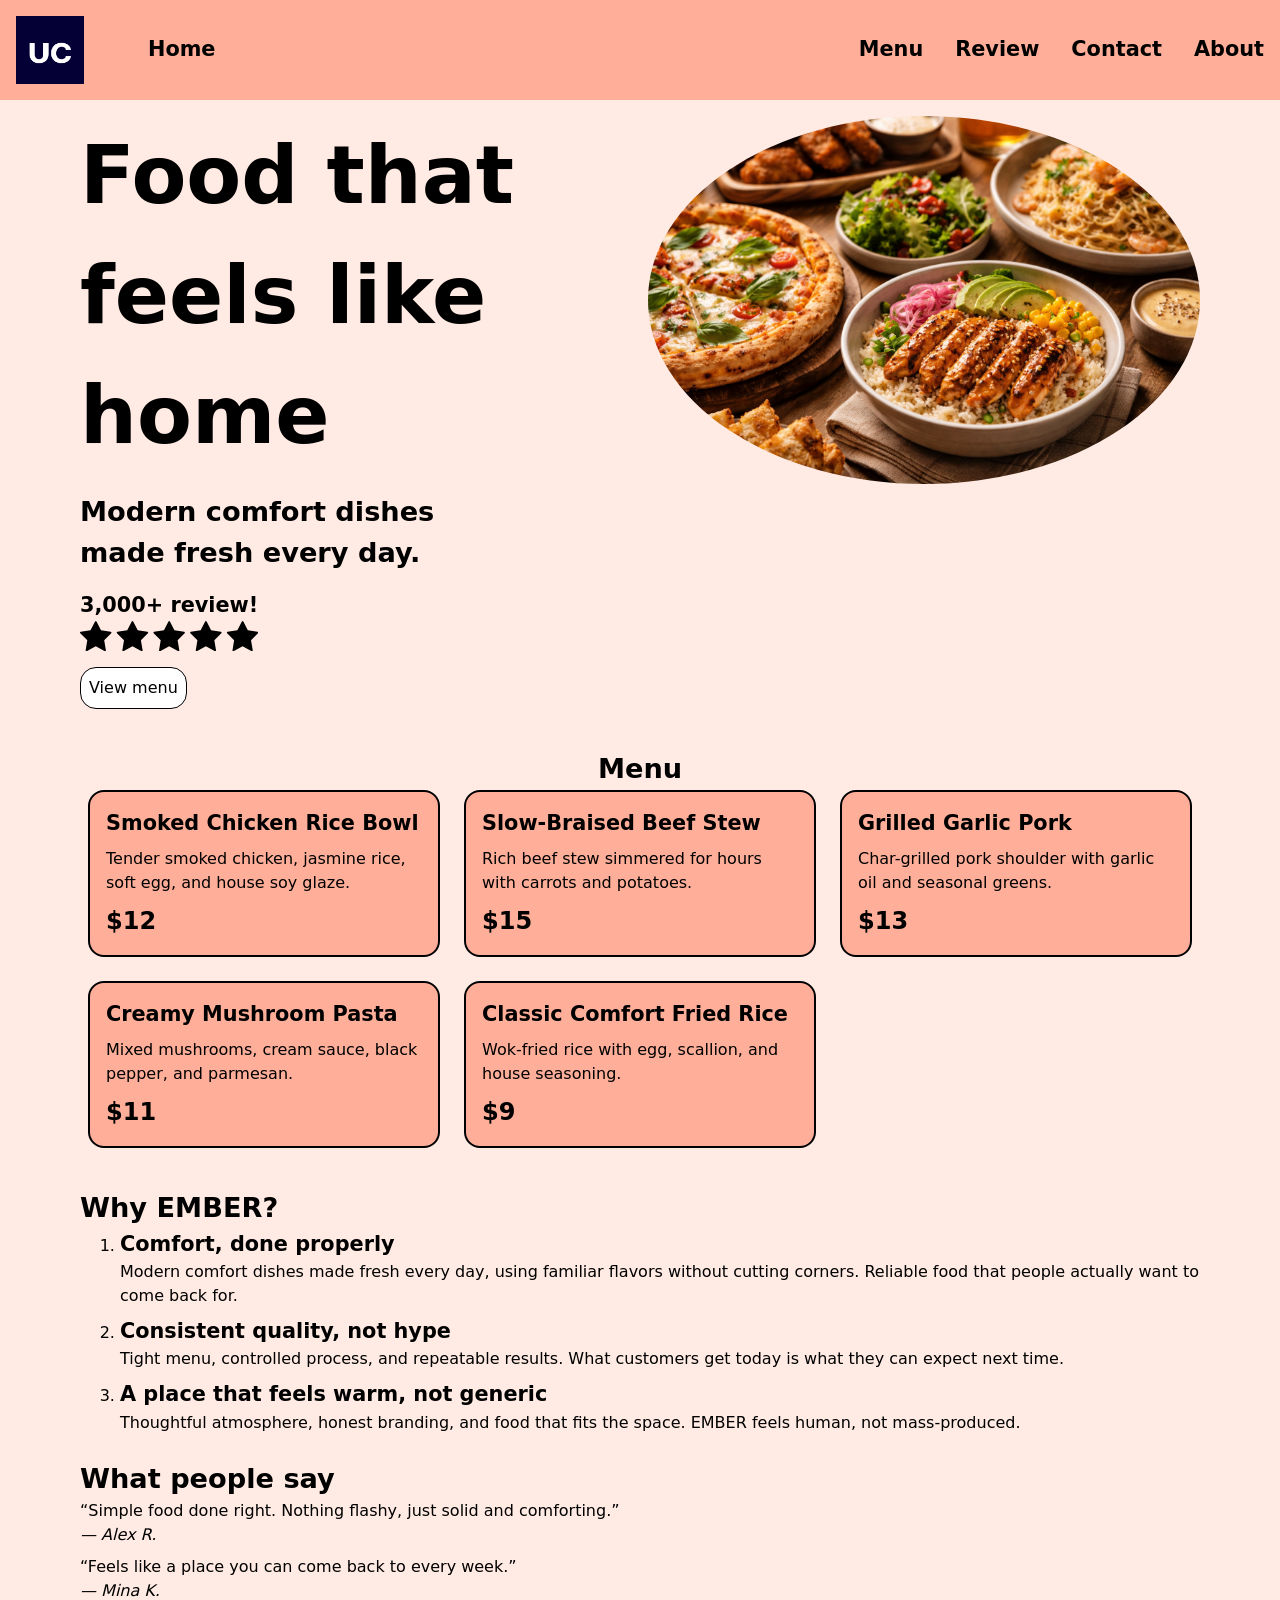
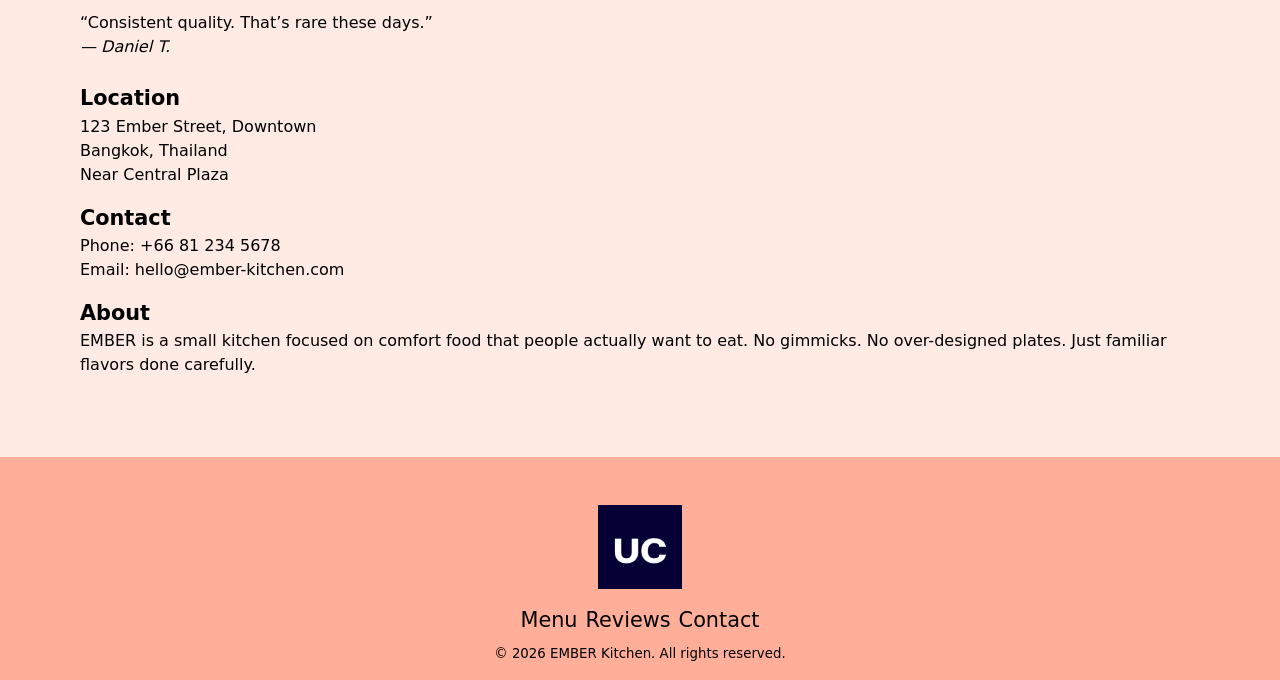
==== commit f638b4fa: "fix color issues" ====
--- a/index.html
+++ b/index.html
@@ -1,172 +1,341 @@
-<!DOCTYPE html>
+<!doctype html>
 <html lang="en">
-<head>
-    <meta charset="UTF-8">
-    <meta name="viewport" content="width=device-width, initial-scale=1.0">
-    <link rel="stylesheet" href="./style.css">
+  <head>
+    <meta charset="UTF-8" />
+    <meta name="viewport" content="width=device-width, initial-scale=1.0" />
+    <link rel="stylesheet" href="./style.css" />
     <script src="./script.js" defer></script>
-    <link rel="icon" type="image/x-icon" href="./assets/images/Ember logo with flame icon.png">
+    <link
+      rel="icon"
+      type="image/x-icon"
+      href="./assets/images/Ember logo with flame icon.png"
+    />
     <title>Sample landing page</title>
-</head>
-<body>
+  </head>
+  <body>
     <a href="#main-content" class="skip-link">Skip to main content</a>
 
-    <button class="open-sidebar-button" onclick="openSidebar()" aria-label="open the sidebar" aria-expanded="false">
-        <svg xmlns="http://www.w3.org/2000/svg" height="40px" viewBox="0 -960 960 960" width="40px" fill="#c9c9c9"><path d="M165.13-254.62q-10.68 0-17.9-7.26-7.23-7.26-7.23-18t7.23-17.86q7.22-7.13 17.9-7.13h629.74q10.68 0 17.9 7.26 7.23 7.26 7.23 18t-7.23 17.87q-7.22 7.12-17.9 7.12H165.13Zm0-200.25q-10.68 0-17.9-7.27-7.23-7.26-7.23-17.99 0-10.74 7.23-17.87 7.22-7.13 17.9-7.13h629.74q10.68 0 17.9 7.27 7.23 7.26 7.23 17.99 0 10.74-7.23 17.87-7.22 7.13-17.9 7.13H165.13Zm0-200.26q-10.68 0-17.9-7.26-7.23-7.26-7.23-18t7.23-17.87q7.22-7.12 17.9-7.12h629.74q10.68 0 17.9 7.26 7.23 7.26 7.23 18t-7.23 17.86q-7.22 7.13-17.9 7.13H165.13Z"/></svg>
+    <button
+      class="open-sidebar-button"
+      onclick="openSidebar()"
+      aria-label="open the sidebar"
+      aria-expanded="false"
+    >
+      <svg
+        xmlns="http://www.w3.org/2000/svg"
+        height="40px"
+        viewBox="0 -960 960 960"
+        width="40px"
+        fill="#c9c9c9"
+      >
+        <path
+          d="M165.13-254.62q-10.68 0-17.9-7.26-7.23-7.26-7.23-18t7.23-17.86q7.22-7.13 17.9-7.13h629.74q10.68 0 17.9 7.26 7.23 7.26 7.23 18t-7.23 17.87q-7.22 7.12-17.9 7.12H165.13Zm0-200.25q-10.68 0-17.9-7.27-7.23-7.26-7.23-17.99 0-10.74 7.23-17.87 7.22-7.13 17.9-7.13h629.74q10.68 0 17.9 7.27 7.23 7.26 7.23 17.99 0 10.74-7.23 17.87-7.22 7.13-17.9 7.13H165.13Zm0-200.26q-10.68 0-17.9-7.26-7.23-7.26-7.23-18t7.23-17.87q7.22-7.12 17.9-7.12h629.74q10.68 0 17.9 7.26 7.23 7.26 7.23 18t-7.23 17.86q-7.22 7.13-17.9 7.13H165.13Z"
+        />
+      </svg>
     </button>
-    
+
     <header id="site-header">
+      <nav>
+        <ul class="nav-list">
+          <li class="logo">
+            <img src="./assets/images/Icon.png" alt="UmbraCode's logo" />
+          </li>
+          <li class="close-sidebar-li">
+            <button
+              class="close-sidebar-button"
+              onclick="closeSidebar()"
+              aria-label="close the sidebar"
+            >
+              <svg
+                xmlns="http://www.w3.org/2000/svg"
+                height="40px"
+                viewBox="0 -960 960 960"
+                width="40px"
+                fill="#c9c9c9"
+              >
+                <path
+                  d="m480-444.62-209.69 209.7q-7.23 7.23-17.5 7.42-10.27.19-17.89-7.42-7.61-7.62-7.61-17.7 0-10.07 7.61-17.69L444.62-480l-209.7-209.69q-7.23-7.23-7.42-17.5-.19-10.27 7.42-17.89 7.62-7.61 17.7-7.61 10.07 0 17.69 7.61L480-515.38l209.69-209.7q7.23-7.23 17.5-7.42 10.27-.19 17.89 7.42 7.61 7.62 7.61 17.7 0 10.07-7.61 17.69L515.38-480l209.7 209.69q7.23 7.23 7.42 17.5.19 10.27-7.42 17.89-7.62 7.61-17.7 7.61-10.07 0-17.69-7.61L480-444.62Z"
+                />
+              </svg>
+            </button>
+          </li>
+          <li class="home link"><a href="/" aria-current="page">Home</a></li>
+          <li class="link"><a href="#menu">Menu</a></li>
+          <li class="link"><a href="#review">Review</a></li>
+          <li class="link"><a href="#contact">Contact</a></li>
+          <li class="link"><a href="#about">About</a></li>
+        </ul>
+      </nav>
+    </header>
+
+    <div id="overlay" onclick="closeSidebar()"></div>
+
+    <main id="main-content">
+      <section class="hero">
+        <div class="hero-left">
+          <h1>Food that feels like home</h1>
+          <h2>Modern comfort dishes made fresh every day.</h2>
+          <div class="social-proof-1">
+            <h3 class="number-review">3,000+ review!</h3>
+            <div class="review-star">
+              <svg
+                xmlns="http://www.w3.org/2000/svg"
+                shape-rendering="geometricPrecision"
+                text-rendering="geometricPrecision"
+                image-rendering="optimizeQuality"
+                fill-rule="evenodd"
+                clip-rule="evenodd"
+                viewBox="0 0 512 86.832"
+              >
+                <defs>
+                  <linearGradient
+                    id="prefix__a"
+                    gradientUnits="userSpaceOnUse"
+                    x1="45.578"
+                    y1="3.495"
+                    x2="45.579"
+                    y2="64.504"
+                  >
+                    <stop offset="0" stop-color="#FFD433" />
+                    <stop offset=".471" stop-color="#FABE2B" />
+                    <stop offset="1" stop-color="#F4A722" />
+                  </linearGradient>
+                  <linearGradient
+                    id="prefix__b"
+                    gradientUnits="userSpaceOnUse"
+                    x1="151.001"
+                    y1="3.495"
+                    x2="151.002"
+                    y2="64.504"
+                  >
+                    <stop offset="0" stop-color="#FFD433" />
+                    <stop offset=".471" stop-color="#FABE2B" />
+                    <stop offset="1" stop-color="#F4A722" />
+                  </linearGradient>
+                  <linearGradient
+                    id="prefix__c"
+                    gradientUnits="userSpaceOnUse"
+                    x1="256.423"
+                    y1="3.495"
+                    x2="256.425"
+                    y2="64.504"
+                  >
+                    <stop offset="0" stop-color="#FFD433" />
+                    <stop offset=".471" stop-color="#FABE2B" />
+                    <stop offset="1" stop-color="#F4A722" />
+                  </linearGradient>
+                  <linearGradient
+                    id="prefix__d"
+                    gradientUnits="userSpaceOnUse"
+                    x1="361.846"
+                    y1="3.495"
+                    x2="361.848"
+                    y2="64.504"
+                  >
+                    <stop offset="0" stop-color="#FFD433" />
+                    <stop offset=".471" stop-color="#FABE2B" />
+                    <stop offset="1" stop-color="#F4A722" />
+                  </linearGradient>
+                  <linearGradient
+                    id="prefix__e"
+                    gradientUnits="userSpaceOnUse"
+                    x1="467.269"
+                    y1="3.495"
+                    x2="467.27"
+                    y2="64.504"
+                  >
+                    <stop offset="0" stop-color="#FFD433" />
+                    <stop offset=".471" stop-color="#FABE2B" />
+                    <stop offset="1" stop-color="#F4A722" />
+                  </linearGradient>
+                </defs>
+                <path
+                  fill="#F0B100"
+                  fill-rule="nonzero"
+                  d="M69.462 55.479l4.885 28.637a2.356 2.356 0 01-.246 1.484 2.322 2.322 0 01-3.14.955L45.278 72.818l-25.58 13.681a2.324 2.324 0 01-3.489-2.365l4.719-28.643L.737 34.906a2.31 2.31 0 01-.714-1.369 2.328 2.328 0 011.975-2.631l28.203-4.038L43.197 1.29a2.325 2.325 0 014.157-.011L60.236 26.87l28.078 4.036a2.324 2.324 0 011.337 3.923l-20.189 20.65z"
+                />
+                <path
+                  fill="url(#prefix__a)"
+                  d="M72.053 84.507L66.97 54.706l21.016-21.497L58.706 29 45.278 2.325 31.725 29 2.326 33.209l21.087 21.497-4.91 29.801 26.775-14.321z"
+                />
+                <path
+                  fill="#F0B100"
+                  fill-rule="nonzero"
+                  d="M174.885 55.479l4.885 28.637a2.356 2.356 0 01-.246 1.484 2.322 2.322 0 01-3.14.955l-25.683-13.737-25.58 13.681a2.324 2.324 0 01-3.489-2.365l4.719-28.643-20.192-20.585a2.328 2.328 0 011.262-4l28.203-4.038L148.62 1.29a2.325 2.325 0 014.157-.011l12.882 25.591 28.077 4.036a2.324 2.324 0 011.338 3.923l-20.189 20.65z"
+                />
+                <path
+                  fill="url(#prefix__b)"
+                  d="M177.476 84.507l-5.083-29.801 21.016-21.497L164.128 29 150.701 2.325 137.149 29l-29.4 4.209 21.087 21.497-4.911 29.801 26.776-14.321z"
+                />
+                <path
+                  fill="#F0B100"
+                  fill-rule="nonzero"
+                  d="M280.308 55.479l4.885 28.637a2.363 2.363 0 01-.246 1.484 2.322 2.322 0 01-3.14.955l-25.683-13.737-25.58 13.681a2.325 2.325 0 01-3.49-2.365l4.72-28.643-20.192-20.585a2.328 2.328 0 011.262-4l28.203-4.038L254.043 1.29a2.325 2.325 0 014.157-.011l12.881 25.591 28.078 4.036a2.324 2.324 0 011.338 3.923l-20.189 20.65z"
+                />
+                <path
+                  fill="url(#prefix__c)"
+                  d="M282.899 84.507l-5.083-29.801 21.016-21.497L269.551 29 256.124 2.325 242.571 29l-29.399 4.209 21.087 21.497-4.91 29.801 26.775-14.321z"
+                />
+                <path
+                  fill="#F0B100"
+                  fill-rule="nonzero"
+                  d="M385.731 55.479l4.885 28.637a2.363 2.363 0 01-.247 1.484 2.321 2.321 0 01-3.14.955l-25.682-13.737-25.58 13.681a2.326 2.326 0 01-3.49-2.365l4.72-28.643-20.192-20.585a2.328 2.328 0 011.262-4l28.203-4.038L359.466 1.29a2.324 2.324 0 014.156-.011l12.883 25.591 28.077 4.036a2.324 2.324 0 011.338 3.923l-20.189 20.65z"
+                />
+                <path
+                  fill="url(#prefix__d)"
+                  d="M388.322 84.507l-5.083-29.801 21.016-21.497L374.974 29 361.547 2.325 347.994 29l-29.399 4.209 21.087 21.497-4.911 29.801 26.776-14.321z"
+                />
+                <path
+                  fill="#F0B100"
+                  fill-rule="nonzero"
+                  d="M491.153 55.479l4.885 28.637a2.356 2.356 0 01-.246 1.484 2.322 2.322 0 01-3.14.955l-25.683-13.737-25.58 13.681a2.324 2.324 0 01-3.489-2.365l4.719-28.643-20.192-20.585a2.328 2.328 0 011.262-4l28.203-4.038L464.888 1.29a2.325 2.325 0 014.157-.011l12.882 25.591 28.077 4.036a2.324 2.324 0 011.338 3.923l-20.189 20.65z"
+                />
+                <path
+                  fill="url(#prefix__e)"
+                  d="M493.744 84.507l-5.083-29.801 21.016-21.497L480.396 29 466.969 2.325 453.417 29l-29.4 4.209 21.087 21.497-4.911 29.801 26.776-14.321z"
+                />
+              </svg>
+            </div>
+          </div>
+          <a class="cta" href="#menu">View menu</a>
+        </div>
+        <div class="hero-right">
+          <img
+            src="./assets/images/Comfort food feast on rustic table.png"
+            alt="Assorted comfort dishes served at EMBER Kitchen"
+          />
+        </div>
+      </section>
+
+      <section class="menu" id="menu">
+        <h2>Menu</h2>
+        <div class="menu-grid">
+          <article class="menu-item">
+            <h3>Smoked Chicken Rice Bowl</h3>
+            <p>
+              Tender smoked chicken, jasmine rice, soft egg, and house soy
+              glaze.
+            </p>
+            <span class="price">$12</span>
+          </article>
+
+          <article class="menu-item">
+            <h3>Slow-Braised Beef Stew</h3>
+            <p>Rich beef stew simmered for hours with carrots and potatoes.</p>
+            <span class="price">$15</span>
+          </article>
+
+          <article class="menu-item">
+            <h3>Grilled Garlic Pork</h3>
+            <p>
+              Char-grilled pork shoulder with garlic oil and seasonal greens.
+            </p>
+            <span class="price">$13</span>
+          </article>
+
+          <article class="menu-item">
+            <h3>Creamy Mushroom Pasta</h3>
+            <p>Mixed mushrooms, cream sauce, black pepper, and parmesan.</p>
+            <span class="price">$11</span>
+          </article>
+
+          <article class="menu-item">
+            <h3>Classic Comfort Fried Rice</h3>
+            <p>Wok-fried rice with egg, scallion, and house seasoning.</p>
+            <span class="price">$9</span>
+          </article>
+        </div>
+      </section>
+
+      <section class="features">
+        <article>
+          <h2>Why EMBER?</h2>
+          <ol>
+            <li>
+              <h3>Comfort, done properly</h3>
+              <p>
+                Modern comfort dishes made fresh every day, using familiar
+                flavors without cutting corners. Reliable food that people
+                actually want to come back for.
+              </p>
+            </li>
+            <li>
+              <h3>Consistent quality, not hype</h3>
+              <p>
+                Tight menu, controlled process, and repeatable results. What
+                customers get today is what they can expect next time.
+              </p>
+            </li>
+            <li>
+              <h3>A place that feels warm, not generic</h3>
+              <p>
+                Thoughtful atmosphere, honest branding, and food that fits the
+                space. EMBER feels human, not mass-produced.
+              </p>
+            </li>
+          </ol>
+        </article>
+
+        <section class="social-proof-2" id="review">
+          <h2>What people say</h2>
+
+          <div class="reviews">
+            <blockquote>
+              <p>
+                “Simple food done right. Nothing flashy, just solid and
+                comforting.”
+              </p>
+              <cite>— Alex R.</cite>
+            </blockquote>
+
+            <blockquote>
+              <p>“Feels like a place you can come back to every week.”</p>
+              <cite>— Mina K.</cite>
+            </blockquote>
+
+            <blockquote>
+              <p>“Consistent quality. That’s rare these days.”</p>
+              <cite>— Daniel T.</cite>
+            </blockquote>
+          </div>
+        </section>
+
+        <section class="more-details">
+          <section id="location">
+            <h3>Location</h3>
+            <p>123 Ember Street, Downtown</p>
+            <p>Bangkok, Thailand</p>
+            <p>Near Central Plaza</p>
+          </section>
+
+          <section id="contact">
+            <h3>Contact</h3>
+            <p>Phone: +66 81 234 5678</p>
+            <p>Email: hello@ember-kitchen.com</p>
+          </section>
+
+          <section id="about">
+            <h3>About</h3>
+            <p>
+              EMBER is a small kitchen focused on comfort food that people
+              actually want to eat. No gimmicks. No over-designed plates. Just
+              familiar flavors done carefully.
+            </p>
+          </section>
+        </section>
+      </section>
+    </main>
+
+    <footer>
+      <div class="footer-content">
+        <div class="logo"><img src="./assets/images/Icon.png" /></div>
         <nav>
-            <ul class="nav-list">
-                <li class="logo"><img src="./assets/images/Icon.png" alt="UmbraCode's logo"></li>
-                <li class="close-sidebar-li">
-                    <button class="close-sidebar-button" onclick="closeSidebar()" aria-label="close the sidebar">
-                        <svg xmlns="http://www.w3.org/2000/svg" height="40px" viewBox="0 -960 960 960" width="40px" fill="#c9c9c9"><path d="m480-444.62-209.69 209.7q-7.23 7.23-17.5 7.42-10.27.19-17.89-7.42-7.61-7.62-7.61-17.7 0-10.07 7.61-17.69L444.62-480l-209.7-209.69q-7.23-7.23-7.42-17.5-.19-10.27 7.42-17.89 7.62-7.61 17.7-7.61 10.07 0 17.69 7.61L480-515.38l209.69-209.7q7.23-7.23 17.5-7.42 10.27-.19 17.89 7.42 7.61 7.62 7.61 17.7 0 10.07-7.61 17.69L515.38-480l209.7 209.69q7.23 7.23 7.42 17.5.19 10.27-7.42 17.89-7.62 7.61-17.7 7.61-10.07 0-17.69-7.61L480-444.62Z"/></svg>
-                    </button>
-                </li>
-                <li class="home link"><a href="/" aria-current="page">Home</a></li>
-                <li class="link"><a href="#menu">Menu</a></li>
-                <li class="link"><a href="#review">Review</a></li>
-                <li class="link"><a href="#contact">Contact</a></li>
-                <li class="link"><a href="#about">About</a></li>
-            </ul>
+          <a href="#menu">Menu</a>
+          <a href="#review">Reviews</a>
+          <a href="#contact">Contact</a>
         </nav>
-    </header>
-    
-    <div id="overlay" onclick="closeSidebar()"></div>
-
-    <main id="main-content">
-        <section class="hero">
-            <div class="hero-left">
-                <h1>Food that feels like home</h1>
-                <h2>Modern comfort dishes made fresh every day.</h2>
-                <div class="social-proof-1">
-                    <h3 class="number-review">3,000+ review!</h3>
-                    <div class="review-star">    
-                        <svg xmlns="http://www.w3.org/2000/svg" shape-rendering="geometricPrecision" text-rendering="geometricPrecision" image-rendering="optimizeQuality" fill-rule="evenodd" clip-rule="evenodd" viewBox="0 0 512 86.832"><defs><linearGradient id="prefix__a" gradientUnits="userSpaceOnUse" x1="45.578" y1="3.495" x2="45.579" y2="64.504"><stop offset="0" stop-color="#FFD433"/><stop offset=".471" stop-color="#FABE2B"/><stop offset="1" stop-color="#F4A722"/></linearGradient><linearGradient id="prefix__b" gradientUnits="userSpaceOnUse" x1="151.001" y1="3.495" x2="151.002" y2="64.504"><stop offset="0" stop-color="#FFD433"/><stop offset=".471" stop-color="#FABE2B"/><stop offset="1" stop-color="#F4A722"/></linearGradient><linearGradient id="prefix__c" gradientUnits="userSpaceOnUse" x1="256.423" y1="3.495" x2="256.425" y2="64.504"><stop offset="0" stop-color="#FFD433"/><stop offset=".471" stop-color="#FABE2B"/><stop offset="1" stop-color="#F4A722"/></linearGradient><linearGradient id="prefix__d" gradientUnits="userSpaceOnUse" x1="361.846" y1="3.495" x2="361.848" y2="64.504"><stop offset="0" stop-color="#FFD433"/><stop offset=".471" stop-color="#FABE2B"/><stop offset="1" stop-color="#F4A722"/></linearGradient><linearGradient id="prefix__e" gradientUnits="userSpaceOnUse" x1="467.269" y1="3.495" x2="467.27" y2="64.504"><stop offset="0" stop-color="#FFD433"/><stop offset=".471" stop-color="#FABE2B"/><stop offset="1" stop-color="#F4A722"/></linearGradient></defs><path fill="#F0B100" fill-rule="nonzero" d="M69.462 55.479l4.885 28.637a2.356 2.356 0 01-.246 1.484 2.322 2.322 0 01-3.14.955L45.278 72.818l-25.58 13.681a2.324 2.324 0 01-3.489-2.365l4.719-28.643L.737 34.906a2.31 2.31 0 01-.714-1.369 2.328 2.328 0 011.975-2.631l28.203-4.038L43.197 1.29a2.325 2.325 0 014.157-.011L60.236 26.87l28.078 4.036a2.324 2.324 0 011.337 3.923l-20.189 20.65z"/><path fill="url(#prefix__a)" d="M72.053 84.507L66.97 54.706l21.016-21.497L58.706 29 45.278 2.325 31.725 29 2.326 33.209l21.087 21.497-4.91 29.801 26.775-14.321z"/><path fill="#F0B100" fill-rule="nonzero" d="M174.885 55.479l4.885 28.637a2.356 2.356 0 01-.246 1.484 2.322 2.322 0 01-3.14.955l-25.683-13.737-25.58 13.681a2.324 2.324 0 01-3.489-2.365l4.719-28.643-20.192-20.585a2.328 2.328 0 011.262-4l28.203-4.038L148.62 1.29a2.325 2.325 0 014.157-.011l12.882 25.591 28.077 4.036a2.324 2.324 0 011.338 3.923l-20.189 20.65z"/><path fill="url(#prefix__b)" d="M177.476 84.507l-5.083-29.801 21.016-21.497L164.128 29 150.701 2.325 137.149 29l-29.4 4.209 21.087 21.497-4.911 29.801 26.776-14.321z"/><path fill="#F0B100" fill-rule="nonzero" d="M280.308 55.479l4.885 28.637a2.363 2.363 0 01-.246 1.484 2.322 2.322 0 01-3.14.955l-25.683-13.737-25.58 13.681a2.325 2.325 0 01-3.49-2.365l4.72-28.643-20.192-20.585a2.328 2.328 0 011.262-4l28.203-4.038L254.043 1.29a2.325 2.325 0 014.157-.011l12.881 25.591 28.078 4.036a2.324 2.324 0 011.338 3.923l-20.189 20.65z"/><path fill="url(#prefix__c)" d="M282.899 84.507l-5.083-29.801 21.016-21.497L269.551 29 256.124 2.325 242.571 29l-29.399 4.209 21.087 21.497-4.91 29.801 26.775-14.321z"/><path fill="#F0B100" fill-rule="nonzero" d="M385.731 55.479l4.885 28.637a2.363 2.363 0 01-.247 1.484 2.321 2.321 0 01-3.14.955l-25.682-13.737-25.58 13.681a2.326 2.326 0 01-3.49-2.365l4.72-28.643-20.192-20.585a2.328 2.328 0 011.262-4l28.203-4.038L359.466 1.29a2.324 2.324 0 014.156-.011l12.883 25.591 28.077 4.036a2.324 2.324 0 011.338 3.923l-20.189 20.65z"/><path fill="url(#prefix__d)" d="M388.322 84.507l-5.083-29.801 21.016-21.497L374.974 29 361.547 2.325 347.994 29l-29.399 4.209 21.087 21.497-4.911 29.801 26.776-14.321z"/><path fill="#F0B100" fill-rule="nonzero" d="M491.153 55.479l4.885 28.637a2.356 2.356 0 01-.246 1.484 2.322 2.322 0 01-3.14.955l-25.683-13.737-25.58 13.681a2.324 2.324 0 01-3.489-2.365l4.719-28.643-20.192-20.585a2.328 2.328 0 011.262-4l28.203-4.038L464.888 1.29a2.325 2.325 0 014.157-.011l12.882 25.591 28.077 4.036a2.324 2.324 0 011.338 3.923l-20.189 20.65z"/><path fill="url(#prefix__e)" d="M493.744 84.507l-5.083-29.801 21.016-21.497L480.396 29 466.969 2.325 453.417 29l-29.4 4.209 21.087 21.497-4.911 29.801 26.776-14.321z"/></svg>
-                    </div>
-                </div>
-                <a class="cta" href="#menu">View menu</a>
-            </div>
-            <div class="hero-right">
-                <img src="./assets/images/Comfort food feast on rustic table.png" alt="Assorted comfort dishes served at EMBER Kitchen">
-            </div>
-        </section>
-
-        <section class="menu" id="menu">
-            <h2>Menu</h2>
-            <div class="menu-grid">
-                <article class="menu-item">
-                    <h3>Smoked Chicken Rice Bowl</h3>
-                    <p>Tender smoked chicken, jasmine rice, soft egg, and house soy glaze.</p>
-                    <span class="price">$12</span>
-                </article>
-
-                <article class="menu-item">
-                    <h3>Slow-Braised Beef Stew</h3>
-                    <p>Rich beef stew simmered for hours with carrots and potatoes.</p>
-                    <span class="price">$15</span>
-                </article>
-
-                <article class="menu-item">
-                    <h3>Grilled Garlic Pork</h3>
-                    <p>Char-grilled pork shoulder with garlic oil and seasonal greens.</p>
-                    <span class="price">$13</span>
-                </article>
-
-                <article class="menu-item">
-                    <h3>Creamy Mushroom Pasta</h3>
-                    <p>Mixed mushrooms, cream sauce, black pepper, and parmesan.</p>
-                    <span class="price">$11</span>
-                </article>
-
-                <article class="menu-item">
-                    <h3>Classic Comfort Fried Rice</h3>
-                    <p>Wok-fried rice with egg, scallion, and house seasoning.</p>
-                    <span class="price">$9</span>
-                </article>
-
-            </div>
-
-        </section>
-
-        <section class="features">
-            <article>
-                <h2>Why EMBER?</h2>
-                <ol>
-                    <li>
-                        <h3>Comfort, done properly</h3>
-                        <p>Modern comfort dishes made fresh every day, using familiar flavors without cutting corners. Reliable food that people actually want to come back for.</p>
-                    </li>
-                    <li>
-                        <h3>Consistent quality, not hype</h3>
-                        <p>Tight menu, controlled process, and repeatable results. What customers get today is what they can expect next time.</p>
-                    </li>
-                    <li>
-                        <h3>A place that feels warm, not generic</h3>
-                        <p>Thoughtful atmosphere, honest branding, and food that fits the space. EMBER feels human, not mass-produced.</p>
-                    </li>
-                </ol>
-            </article>
-            
-
-            <section class="social-proof-2" id="review">
-                <h2>What people say</h2>
-
-                <div class="reviews">
-                    <blockquote>
-                        <p>“Simple food done right. Nothing flashy, just solid and comforting.”</p>
-                        <cite>— Alex R.</cite>
-                    </blockquote>
-
-                    <blockquote>
-                        <p>“Feels like a place you can come back to every week.”</p>
-                        <cite>— Mina K.</cite>
-                    </blockquote>
-
-                    <blockquote>
-                        <p>“Consistent quality. That’s rare these days.”</p>
-                        <cite>— Daniel T.</cite>
-                    </blockquote>
-                </div>
-            </section>
-
-            <section class="more-details">
-                <section id="location">
-                    <h3>Location</h3>
-                    <p>123 Ember Street, Downtown</p>
-                    <p>Bangkok, Thailand</p>
-                    <p>Near Central Plaza</p>
-                </section>
-
-                <section id="contact">
-                    <h3>Contact</h3>
-                    <p>Phone: +66 81 234 5678</p>
-                    <p>Email: hello@ember-kitchen.com</p>  
-                </section>
-
-                <section id="about">
-                    <h3>About</h3>
-                    <p>
-                        EMBER is a small kitchen focused on comfort food that people actually want to eat.
-                        No gimmicks. No over-designed plates. Just familiar flavors done carefully.
-                    </p>
-                </section>
-
-            </section>
-        </section>
-    </main>
-
-    <footer>
-        <div class="footer-content">
-            <div class="logo"><img src="./assets/images/Icon.png"></div>
-            <nav>
-                <a href="#menu">Menu</a>
-                <a href="#review">Reviews</a>
-                <a href="#contact">Contact</a>
-            </nav>    
-            <small>© 2026 EMBER Kitchen. All rights reserved.</small>
-        </div>
+        <small>© 2026 EMBER Kitchen. All rights reserved.</small>
+      </div>
     </footer>
-</body>
-</html>+  </body>
+</html>
--- a/style.css
+++ b/style.css
@@ -1,12 +1,12 @@
-*, *::before, *::after {
+*,
+*::before,
+*::after {
   box-sizing: border-box;
 }
-
 
 *:not(dialog) {
   margin: 0;
 }
-
 
 @media (prefers-reduced-motion: no-preference) {
   html {
@@ -14,111 +14,117 @@
   }
 }
 
-* {
-    line-height: calc(1em + 0.5rem);
-}
-
 body {
-  
+  line-height: 1.5;
   -webkit-font-smoothing: antialiased;
 }
 
-img, picture, video, canvas, svg {
+img,
+picture,
+video,
+canvas,
+svg {
   display: block;
   max-width: 100%;
 }
 
-
-input, button, textarea, select {
+input,
+button,
+textarea,
+select {
   font: inherit;
 }
 
-
-p, h1, h2, h3, h4, h5, h6 {
+p,
+h1,
+h2,
+h3,
+h4,
+h5,
+h6 {
   overflow-wrap: break-word;
 }
 
 p {
   text-wrap: pretty;
 }
-h1, h2, h3, h4, h5, h6 {
+h1,
+h2,
+h3,
+h4,
+h5,
+h6 {
   text-wrap: balance;
 }
 
-#root, #__next {
+#root,
+#__next {
   isolation: isolate;
 }
 
+@media (prefers-reduced-motion: reduce) {
+  * {
+    transition: none !important;
+    animation: none !important;
+  }
+}
+
 :root {
-    --color-text: black;
-    --color-text-header: white;
-    --color-header-bg: rgb(255, 96, 53);
-    --color-main-bg: rgb(255, 232, 225);
-    --color-footer-bg: rgb(255, 96, 53);
-    --color-element-bg: orange;
-    --color-cta-bg: rgb(255, 141, 141);
-
-    
-    --space-1: 0.5rem;
-    --space-2: 1rem;
-    --space-3: 1.5rem;
-    --space-4: 2.5rem;
-    --space-5: 4rem;
-    --header-height: 120px;
-    --image-size: 150px;
-}
-
-@media (prefers-reduced-motion: reduce) {
-    * {
-        transition: none;
-        animation: none;
-    }
-}
-
-@media (prefers-color-scheme: dark) {
-    :root {
-        --color-text: rgb(255, 255, 255);
-        --color-text-header: black;
-        --color-header-bg: rgb(255, 115, 0);
-        --color-body-bg: black;
-        --color-footer-bg: rgb(255, 115, 0);
-        --color-element-bg: orange;
-        --color-cta-bg: rgb(255, 51, 0);
-        --color-hover: rgb(255, 255, 255);
-    }
+  --color-text: black;
+  --color-element-bg: rgb(255, 175, 153);
+  --color-body-bg: rgb(255, 235, 227);
+  --color-cta-bg: rgb(255, 255, 255);
+  --color-hover: rgb(255, 235, 227);
+  --color-focus: orange;
+  --color-border: black;
+  --color-box-shadow-hover: black;
+
+  --star-brightness: 0;
+
+  --space-1: 0.5rem;
+  --space-2: 1rem;
+  --space-3: 1.5rem;
+  --space-4: 2.5rem;
+  --space-5: 4rem;
+  --header-height: 120px;
+  --image-size: 150px;
 }
 
 h1 {
-    font-size: clamp(1.8rem, calc(2vw + 1rem), 6rem);
-    margin-bottom: var(--space-3);
+  font-size: clamp(2rem, calc(6.5vw + 0.5rem), 5rem);
 }
 
 h2 {
-    font-size: 1.3rem;
-    margin-bottom: var(--space-2);
+  font-size: clamp(1.5rem, calc(1.5vw + 0.5rem), 2.5rem);
 }
 
 h3 {
-    font-size: 1.1rem;
-    margin-bottom: var(--space-1);
-}
-
-p  { 
-    font-size: 1rem; 
+  font-size: clamp(1.25rem, calc(1vw + 0.5rem), 1.75rem);
+}
+
+p {
+  font-size: 1rem;
 }
 
 a {
-    color: var(--color-text);
-    text-decoration: none;
+  color: var(--color-text);
+  text-decoration: none;
+}
+
+nav a {
+  font-size: clamp(1.25rem, calc(1vw + 0.5rem), 1.75rem);
 }
 
 ul {
-    list-style: none;
+  list-style: none;
 }
 
 html {
   font-size: 100%;
-  font-family: system-ui, -apple-system, sans-serif;
+  font-family:
+    system-ui,
+    -apple-system,
+    sans-serif;
   font-weight: normal;
   font-style: normal;
 }
@@ -131,7 +137,7 @@
 }
 
 header {
-  background-color: var(--color-header-bg);
+  background-color: var(--color-element-bg);
   width: min(15rem, 100%);
   height: 100dvh;
   position: fixed;
@@ -152,23 +158,16 @@
   align-items: center;
   justify-content: flex-start;
   padding: var(--space-2);
-  padding-top: var(--header-height);
-}
-
-footer {
-  background-color: var(--color-footer-bg);
-  padding: var(--space-2);
 }
 
 .logo {
-  font-size: clamp(2rem, calc(3vw + 1rem), 5rem);
-  color: var(--color-text-header);
-  font-weight: bold;
-  letter-spacing: 0.5rem;
-  margin-top: auto;
-  margin-bottom: auto;
-  padding: 1rem;
-  border-bottom: 0.2rem solid white;
+  width: 100px;
+  padding: var(--space-1);
+}
+
+.logo img {
+  width: 100%;
+  height: auto;
 }
 
 header button {
@@ -177,12 +176,6 @@
   font-size: 2rem;
 }
 
-header div {
-  display: flex;
-  flex-direction: reverse;
-  justify-content: flex-end;
-}
-
 nav {
   display: flex;
   flex-direction: column;
@@ -193,35 +186,27 @@
 .nav-list {
   display: flex;
   flex-direction: column;
-  padding: 0;
+  padding: 0px;
   font-weight: bold;
   justify-content: flex-start;
   align-items: stretch;
 }
 
-.nav-list  li {
-  display: flex;
-  flex-direction: column;
-  justify-content: center;
-  align-items: stretch;
-}
-
 .nav-list .home {
   margin-right: unset;
 }
 
-.nav-list a {
+.nav-list li {
   display: flex;
   align-items: center;
-  padding: 1rem 1rem;
-  color: var(--color-text-header);
-  transition: background-color 150ms ease;
-}
-
-.nav-list a:hover {
+  padding: var(--space-2) var(--space-2);
+  color: var(--color-text);
+  transition: background-color 150ms ease 50ms;
+}
+
+.nav-list li.link:hover {
   background-color: var(--color-hover);
 }
-
 
 .hero {
   max-width: 100%;
@@ -236,14 +221,44 @@
   display: flex;
   flex-direction: column;
   align-items: flex-start;
-  gap: var(--space-1);
-}
-
-.hero-left .cta {
+  gap: var(--space-2);
+}
+
+.social-proof-1 {
+  display: flex;
+  flex-direction: column;
+}
+
+.review-star {
+  display: flex;
+}
+
+.review-star p {
+  margin-right: var(--space-2);
+}
+
+.review-star svg {
+  filter: brightness(var(--star-brightness));
+}
+
+.cta {
   background-color: var(--color-cta-bg);
-  border-radius: 1rem;
-  border: 0.15rem solid black;
+  border-radius: var(--space-2);
+  border: 0.1rem solid black;
   padding: var(--space-1);
+  align-self: flex-start;
+  transition:
+    box-shadow 150ms ease,
+    background-color 150ms ease;
+}
+
+.cta:hover {
+  background-color: var(--color-hover);
+  box-shadow: 0 0rem 1rem var(--color-box-shadow-hover);
+}
+
+.cta:active {
+  box-shadow: 0 0rem 0.1rem var(--color-box-shadow-hover);
 }
 
 .hero img {
@@ -256,20 +271,6 @@
 
 .menu h2 {
   text-align: center;
-}
-
-button {
-  transition: opacity 200ms ease;
-}
-
-button:hover {
-  opacity: 0.5;
-  transform: scale(1.05);
-}
-
-button:active {
-  opacity: 1;
-  transform: scale(0.95);
 }
 
 .skip-link {
@@ -287,7 +288,7 @@
 .skip-link:focus {
   opacity: 1;
   pointer-events: auto;
-  outline: 3px solid white;
+  outline: 3px solid var(--color-focus);
 }
 
 .open-sidebar-button {
@@ -298,12 +299,7 @@
   border: 0;
 }
 
-svg {
-  filter: brightness(10);
-}
-
 #overlay {
-  background-color: red;
   position: fixed;
   inset: 0;
   z-index: 9;
@@ -314,23 +310,92 @@
   display: block;
 }
 
-@media (min-width: 481px) {
-  :root {
-    font-size: 110%;
-    --header-height: 140px;
-  }
+section.menu {
+  display: flex;
+  flex-direction: column;
+  padding: var(--space-3);
+}
+
+.menu-grid {
+  display: grid;
+  grid-template-columns: 1fr;
+  gap: var(--space-2);
+}
+
+.menu-grid article {
+  display: flex;
+  flex-direction: column;
+  gap: var(--space-1);
+  background-color: var(--color-element-bg);
+  padding: var(--space-2);
+  border-radius: var(--space-2);
+  border: 0.15rem solid var(--color-border);
+}
+
+.menu-grid article span {
+  font-weight: bold;
+  font-size: 1.5rem;
+}
+
+.features {
+  display: flex;
+  flex-direction: column;
+  gap: var(--space-3);
+  padding: var(--space-2);
+}
+
+.features article ol {
+  display: flex;
+  flex-direction: column;
+  gap: var(--space-1);
+}
+
+.social-proof-2 {
+  display: flex;
+  flex-direction: column;
+}
+
+.social-proof-2 .reviews {
+  display: flex;
+  flex-direction: column;
+  gap: var(--space-1);
+}
+
+.more-details {
+  display: flex;
+  flex-direction: column;
+  gap: var(--space-2);
+}
+
+footer {
+  background-color: var(--color-element-bg);
+  padding: var(--space-2);
+  padding-top: var(--space-4);
+}
+
+.footer-content {
+  display: flex;
+  flex-direction: column;
+  align-items: center;
+  gap: var(--space-1);
+}
+
+footer nav {
+  display: flex;
+  flex-direction: row;
+  gap: var(--space-1);
 }
 
 @media (min-width: 769px) {
-  :root {
-    font-size: 120%;
-    --header-height: 150px;
+  main {
+    padding: var(--space-5);
+    padding-top: 100px;
   }
 
   main .hero {
     max-width: 100%;
     height: auto;
-    display: grid; 
+    display: grid;
     grid-template-columns: 1fr 1fr;
     margin: var(--space-2);
     gap: var(--space-2);
@@ -339,35 +404,38 @@
   header {
     width: 100%;
     height: auto;
+    right: 0;
   }
 
   .nav-list {
-   flex-direction: row;
+    flex-direction: row;
   }
 
   .nav-list .home {
     margin-right: auto;
   }
 
-  .open-sidebar-button {
+  .open-sidebar-button,
+  .close-sidebar-li,
+  .close-sidebar-button {
     display: none;
   }
 
-  .close-sidebar-li, .close-sidebar-button {
-    display: none;
+  .menu-grid {
+    grid-template-columns: 1fr 1fr;
+    gap: var(--space-3);
   }
 }
 
 @media (min-width: 1025px) {
-  :root {
-    font-size: 130%;
-    --header-height: 160px;
+  .menu-grid {
+    grid-template-columns: 1fr 1fr 1fr;
+    gap: var(--space-3);
   }
 }
 
 @media (min-width: 1440px) {
   :root {
-    font-size: 140%;
-    --header-height: 170px;
-  }
-}+    font-size: 16px;
+  }
+}
